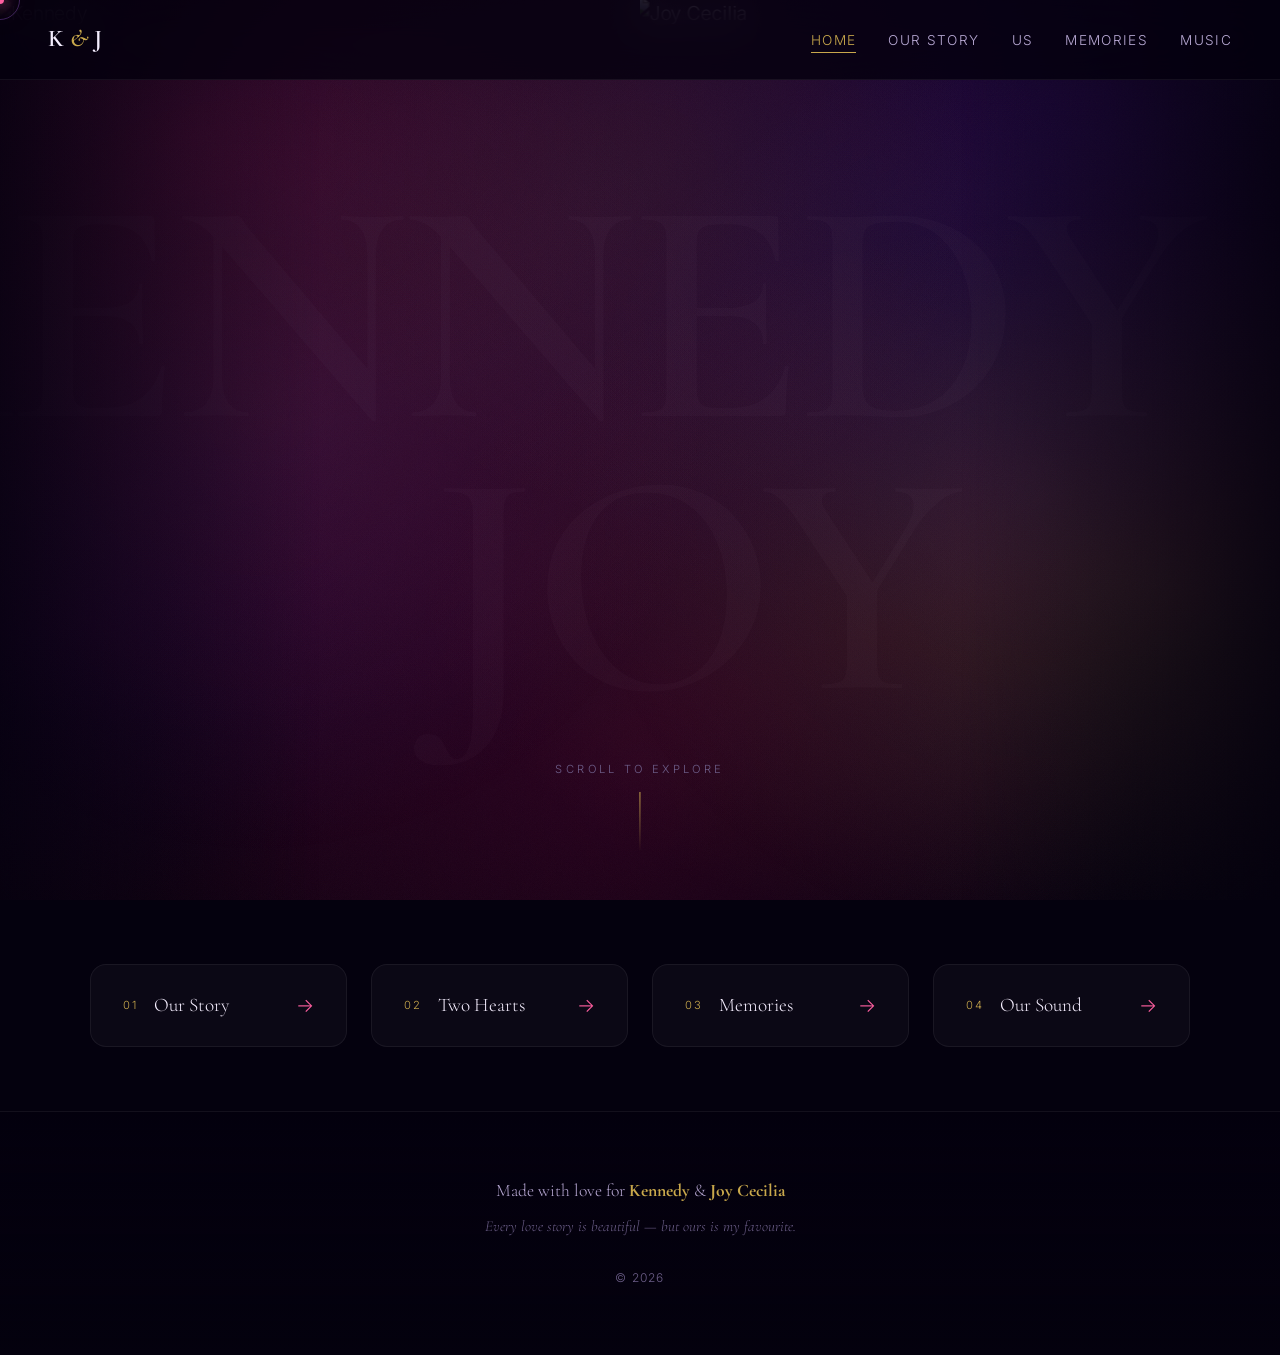
==== index.html @ 036e5521 "first commit" ====
<!DOCTYPE html>
<html lang="en">
<head>
  <meta charset="UTF-8" />
  <meta name="viewport" content="width=device-width, initial-scale=1.0" />
  
  <title>Kennedy & Joy Cecilia | Written in the Stars</title>
  <meta name="description" content="A cinematic love story — Kennedy & Joy Cecilia" />
  <meta name="theme-color" content="#0a0618" />
  
  <!-- Fonts -->
  <link rel="preconnect" href="https://fonts.googleapis.com" crossorigin />
  <link rel="preconnect" href="https://fonts.gstatic.com" crossorigin />
  <link href="https://fonts.googleapis.com/css2?family=Cormorant+Garamond:ital,wght@0,300;0,400;0,600;1,300;1,400;1,600&family=Inter:wght@200;300;400;500&display=swap" rel="stylesheet" />
  
  <!-- Styles -->
  <link rel="stylesheet" href="assets/css/style.css" />
  
  <!-- GSAP -->
  <script src="https://cdnjs.cloudflare.com/ajax/libs/gsap/3.12.2/gsap.min.js"></script>
  <script src="https://cdnjs.cloudflare.com/ajax/libs/gsap/3.12.2/ScrollTrigger.min.js"></script>
</head>

<body class="page-home">
  <!-- Decorative Layers -->
  <div id="cursor" aria-hidden="true"></div>
  <div id="cursor-ring" aria-hidden="true"></div>
  <div class="stars" id="stars" aria-hidden="true"></div>
  <div class="grain" aria-hidden="true"></div>
  
  <!-- Background Text -->
  <div class="bg-text" aria-hidden="true">
    <span class="bg-text__name bg-text__name--kennedy">KENNEDY</span>
    <span class="bg-text__name bg-text__name--joy">JOY</span>
  </div>

  <!-- Navigation -->
  <nav class="nav" role="navigation" aria-label="Main navigation">
    <div class="nav__logo">
      <a href="index.html">K <span class="nav__amp">&</span> J</a>
    </div>
    <ul class="nav__links">
      <li><a href="index.html" class="nav__link nav__link--active">Home</a></li>
      <li><a href="about.html" class="nav__link">Our Story</a></li>
      <li><a href="profiles.html" class="nav__link">Us</a></li>
      <li><a href="memories.html" class="nav__link">Memories</a></li>
      <li><a href="music.html" class="nav__link">Music</a></li>
    </ul>
    <button class="nav__toggle" aria-label="Toggle menu" aria-expanded="false">
      <span></span>
      <span></span>
      <span></span>
    </button>
  </nav>

  <!-- Main Content -->
  <main id="main" role="main">
    
    <!-- HERO: Full Screen Split -->
    <section class="hero" id="hero">
      <div class="hero__split">
        <div class="hero__side hero__side--left">
          <div class="hero__image-wrap">
            <img src="https://i.pravatar.cc/600?img=68" alt="Kennedy" class="hero__img hero__img--left" loading="eager" />
            <div class="hero__overlay hero__overlay--left"></div>
          </div>
        </div>
        <div class="hero__side hero__side--right">
          <div class="hero__image-wrap">
            <img src="https://i.pravatar.cc/600?img=47" alt="Joy Cecilia" class="hero__img hero__img--right" loading="eager" />
            <div class="hero__overlay hero__overlay--right"></div>
          </div>
        </div>
      </div>
      
      <div class="hero__content">
        <p class="hero__prelude">A story of two souls</p>
        <h1 class="hero__title">
          <span class="hero__title--kennedy">Kennedy</span>
          <span class="hero__amp">&</span>
          <span class="hero__title--joy">Joy Cecilia</span>
        </h1>
        <p class="hero__tagline">Written in the stars, sealed with a heartbeat</p>
        
        <div class="hero__cta">
          <a href="about.html" class="btn btn--primary">Begin Our Story</a>
        </div>
      </div>
      
      <div class="hero__scroll-indicator">
        <span>Scroll to explore</span>
        <div class="hero__scroll-line"></div>
      </div>
    </section>

    <!-- Quick Links Section -->
    <section class="quick-links" id="quickLinks">
      <div class="quick-links__grid">
        <a href="about.html" class="quick-link">
          <span class="quick-link__number">01</span>
          <span class="quick-link__title">Our Story</span>
          <span class="quick-link__arrow">→</span>
        </a>
        <a href="profiles.html" class="quick-link">
          <span class="quick-link__number">02</span>
          <span class="quick-link__title">Two Hearts</span>
          <span class="quick-link__arrow">→</span>
        </a>
        <a href="memories.html" class="quick-link">
          <span class="quick-link__number">03</span>
          <span class="quick-link__title">Memories</span>
          <span class="quick-link__arrow">→</span>
        </a>
        <a href="music.html" class="quick-link">
          <span class="quick-link__number">04</span>
          <span class="quick-link__title">Our Sound</span>
          <span class="quick-link__arrow">→</span>
        </a>
      </div>
    </section>

  </main>

  <!-- Footer -->
  <footer class="footer">
    <div class="footer__content">
      <p class="footer__text">Made with love for <strong>Kennedy</strong> &amp; <strong>Joy Cecilia</strong></p>
      <p class="footer__sub">Every love story is beautiful — but ours is my favourite.</p>
      <small>© <span id="year"></span></small>
    </div>
  </footer>

  <!-- Scripts -->
  <script>document.getElementById('year').textContent = new Date().getFullYear();</script>
  <script src="assets/js/script.js" defer></script>
</body>
</html>
---- assets/css/style.css ----
/* ========================================
   KENNEDY & JOY CECILIA — Cinematic Experience
   GSAP • Glassmorphism • Parallax • Bento
   ======================================== */

/* ========== CSS VARIABLES ========== */
:root {
  /* Colors */
  --black: #04010e;
  --deep: #0a0618;
  --surface: rgba(255, 255, 255, 0.03);
  --surface-hover: rgba(255, 255, 255, 0.06);
  --border: rgba(255, 255, 255, 0.06);
  --border-hover: rgba(255, 255, 255, 0.12);
  
  /* Glows */
  --glow-pink: #ff5fa0;
  --glow-purple: #b06ef3;
  --glow-gold: #c9a84c;
  --glow-rose: #ff2d6b;
  
  /* Text */
  --text-main: #f5eeff;
  --text-soft: #b8a8d4;
  --text-muted: #6e5f8a;
  
  /* Fonts */
  --font-display: 'Cormorant Garamond', serif;
  --font-body: 'Inter', sans-serif;
  
  /* Easing */
  --ease-out: cubic-bezier(0.215, 0.61, 0.355, 1);
  --ease-in-out: cubic-bezier(0.645, 0.045, 0.355, 1);
}

/* ========== RESET ========== */
*, *::before, *::after {
  margin: 0;
  padding: 0;
  box-sizing: border-box;
}

html {
  scroll-behavior: smooth;
  font-size: 16px;
}

body {
  color: var(--text-main);
  font-family: var(--font-body);
  font-weight: 300;
  line-height: 1.7;
  background: var(--black);
  overflow-x: hidden;
  cursor: none;
}

body { cursor: none !important; }
a, button, label, input { cursor: none !important; }

/* Screen Reader Only */
.sr-only {
  position: absolute !important;
  width: 1px !important;
  height: 1px !important;
  padding: 0 !important;
  margin: -1px !important;
  overflow: hidden !important;
  clip: rect(0, 0, 0, 0) !important;
  white-space: nowrap !important;
  border: 0 !important;
}

/* Focus States */
:focus-visible {
  outline: 2px solid var(--glow-gold);
  outline-offset: 2px;
}

/* ========== CUSTOM CURSOR ========== */
#cursor {
  width: 8px;
  height: 8px;
  background: var(--glow-pink);
  border-radius: 50%;
  position: fixed;
  top: 0;
  left: 0;
  pointer-events: none;
  z-index: 99999;
  transform: translate(-50%, -50%);
  transition: transform 0.15s ease, background 0.3s ease, width 0.3s ease, height 0.3s ease;
  box-shadow: 0 0 15px var(--glow-pink), 0 0 30px rgba(255, 95, 160, 0.5);
}

#cursor-ring {
  width: 40px;
  height: 40px;
  border: 1px solid rgba(176, 110, 243, 0.4);
  border-radius: 50%;
  position: fixed;
  top: 0;
  left: 0;
  pointer-events: none;
  z-index: 99998;
  transform: translate(-50%, -50%);
  transition: width 0.4s var(--ease-out), height 0.4s var(--ease-out), opacity 0.4s ease, border-color 0.4s ease;
  opacity: 0.8;
}

body.hovering #cursor {
  transform: translate(-50%, -50%) scale(1.5);
  background: var(--glow-gold);
}

body.hovering #cursor-ring {
  width: 60px;
  height: 60px;
  border-color: var(--glow-gold);
  opacity: 0.5;
}

/* ========== BACKGROUND: STARS ========== */
.stars {
  position: fixed;
  inset: 0;
  z-index: -3;
  pointer-events: none;
  overflow: hidden;
}

.star {
  position: absolute;
  border-radius: 50%;
  background: white;
  opacity: 0;
  will-change: opacity, transform;
}

/* ========== BACKGROUND: GRADIENT GLOWS ========== */
body::before {
  content: '';
  position: fixed;
  inset: 0;
  z-index: -2;
  background:
    radial-gradient(ellipse at 15% 15%, rgba(140, 20, 90, 0.35) 0%, transparent 55%),
    radial-gradient(ellipse at 85% 10%, rgba(70, 10, 130, 0.3) 0%, transparent 50%),
    radial-gradient(ellipse at 50% 85%, rgba(110, 0, 70, 0.25) 0%, transparent 55%),
    radial-gradient(ellipse at 90% 65%, rgba(201, 168, 76, 0.15) 0%, transparent 45%),
    radial-gradient(ellipse at 5% 70%, rgba(80, 0, 120, 0.2) 0%, transparent 45%),
    linear-gradient(160deg, var(--black) 0%, var(--deep) 40%, #10020c 70%, var(--black) 100%);
}

body::after {
  content: '';
  position: fixed;
  inset: 0;
  z-index: -2;
  background:
    radial-gradient(circle at 20% 45%, rgba(255, 95, 160, 0.08) 0%, transparent 40%),
    radial-gradient(circle at 80% 55%, rgba(176, 110, 243, 0.08) 0%, transparent 40%),
    radial-gradient(circle at 50% 20%, rgba(201, 168, 76, 0.06) 0%, transparent 35%);
  animation: orbDrift 25s ease-in-out infinite alternate;
}

@keyframes orbDrift {
  0% { transform: translate(0, 0) scale(1); }
  50% { transform: translate(30px, -20px) scale(1.05); }
  100% { transform: translate(-20px, 25px) scale(0.97); }
}

/* ========== GRAIN OVERLAY ========== */
.grain {
  position: fixed;
  inset: 0;
  z-index: -1;
  opacity: 0.03;
  pointer-events: none;
  background-image: url("data:image/svg+xml,%3Csvg viewBox='0 0 256 256' xmlns='http://www.w3.org/2000/svg'%3E%3Cfilter id='noise'%3E%3CfeTurbulence type='fractalNoise' baseFrequency='0.9' numOctaves='4' stitchTiles='stitch'/%3E%3C/filter%3E%3Crect width='100%25' height='100%25' filter='url(%23noise)'/%3E%3C/svg%3E");
  background-size: 200px 200px;
}

/* ========== BACKGROUND TEXT MASK ========== */
.bg-text {
  position: fixed;
  inset: 0;
  z-index: -1;
  display: flex;
  flex-direction: column;
  align-items: center;
  justify-content: center;
  pointer-events: none;
  overflow: hidden;
}

.bg-text__name {
  font-family: var(--font-display);
  font-size: clamp(8rem, 25vw, 30rem);
  font-weight: 600;
  line-height: 0.85;
  color: rgba(255, 255, 255, 0.02);
  white-space: nowrap;
  letter-spacing: -0.02em;
  transition: transform 0.1s linear;
}

.bg-text__name--kennedy {
  transform: translateX(-10%);
}

.bg-text__name--joy {
  transform: translateX(10%);
}

/* ========== NAVIGATION ========== */
.nav {
  position: fixed;
  top: 0;
  left: 0;
  right: 0;
  z-index: 1000;
  display: flex;
  align-items: center;
  justify-content: space-between;
  padding: 1.2rem 3rem;
  background: rgba(4, 1, 14, 0.8);
  backdrop-filter: blur(20px);
  border-bottom: 1px solid var(--border);
  transition: all 0.3s ease;
}

.nav__logo a {
  font-family: var(--font-display);
  font-size: 1.5rem;
  font-weight: 600;
  color: var(--text-main);
  text-decoration: none;
}

.nav__amp {
  color: var(--glow-gold);
  font-style: italic;
}

.nav__links {
  display: flex;
  gap: 2rem;
  list-style: none;
}

.nav__link {
  font-family: var(--font-body);
  font-size: 0.85rem;
  color: var(--text-soft);
  text-decoration: none;
  letter-spacing: 0.1em;
  text-transform: uppercase;
  transition: color 0.3s ease;
  position: relative;
}

.nav__link::after {
  content: '';
  position: absolute;
  bottom: -5px;
  left: 0;
  width: 0;
  height: 1px;
  background: var(--glow-gold);
  transition: width 0.3s ease;
}

.nav__link:hover,
.nav__link--active {
  color: var(--glow-gold);
}

.nav__link:hover::after,
.nav__link--active::after {
  width: 100%;
}

.nav__toggle {
  display: none;
  flex-direction: column;
  gap: 5px;
  background: none;
  border: none;
  cursor: none;
}

.nav__toggle span {
  width: 25px;
  height: 2px;
  background: var(--text-main);
  transition: all 0.3s ease;
}

/* ========== HERO: SPLIT SCREEN ========== */
.hero {
  position: relative;
  height: 100vh;
  width: 100%;
  overflow: hidden;
  display: flex;
  align-items: center;
  justify-content: center;
}

.hero__split {
  position: absolute;
  inset: 0;
  display: flex;
  width: 100%;
  height: 100%;
}

.hero__side {
  width: 50%;
  height: 100%;
  position: relative;
  overflow: hidden;
}

.hero__image-wrap {
  width: 100%;
  height: 100%;
  position: relative;
}

.hero__img {
  width: 100%;
  height: 100%;
  object-fit: cover;
  transform: scale(1.2);
  will-change: transform;
}

.hero__overlay {
  position: absolute;
  inset: 0;
  background: linear-gradient(to bottom, transparent 40%, var(--black) 100%);
}

.hero__overlay--left {
  background: linear-gradient(to right, rgba(4,1,14,0.8) 0%, transparent 50%, transparent 100%);
}

.hero__overlay--right {
  background: linear-gradient(to left, rgba(4,1,14,0.8) 0%, transparent 50%, transparent 100%);
}

.hero__content {
  position: relative;
  z-index: 10;
  text-align: center;
  padding: 2rem;
}

.hero__prelude {
  font-family: var(--font-body);
  font-size: 0.75rem;
  letter-spacing: 0.4em;
  text-transform: uppercase;
  color: var(--glow-gold);
  margin-bottom: 1.5rem;
  opacity: 0;
  transform: translateY(20px);
}

.hero__title {
  font-family: var(--font-display);
  font-size: clamp(2.5rem, 8vw, 6rem);
  font-weight: 300;
  line-height: 1.05;
  display: flex;
  flex-direction: column;
  gap: 0.3em;
  opacity: 0;
  transform: translateY(30px);
}

.hero__title--kennedy {
  background: linear-gradient(135deg, var(--text-main) 0%, var(--glow-gold) 100%);
  -webkit-background-clip: text;
  -webkit-text-fill-color: transparent;
  background-clip: text;
}

.hero__title--joy {
  background: linear-gradient(135deg, var(--glow-pink) 0%, var(--glow-purple) 100%);
  -webkit-background-clip: text;
  -webkit-text-fill-color: transparent;
  background-clip: text;
}

.hero__amp {
  font-family: var(--font-display);
  font-style: italic;
  font-size: 0.5em;
  color: var(--glow-gold);
}

.hero__tagline {
  font-family: var(--font-display);
  font-style: italic;
  font-size: clamp(1rem, 2.5vw, 1.4rem);
  color: var(--text-soft);
  margin-top: 1.5rem;
  opacity: 0;
  transform: translateY(20px);
}

.hero__cta {
  margin-top: 2rem;
  opacity: 0;
  transform: translateY(20px);
}

.btn--primary {
  display: inline-block;
  padding: 1rem 2.5rem;
  background: linear-gradient(135deg, var(--glow-pink), var(--glow-purple));
  color: white;
  text-decoration: none;
  border-radius: 50px;
  font-family: var(--font-body);
  font-size: 0.85rem;
  letter-spacing: 0.1em;
  text-transform: uppercase;
  transition: transform 0.3s ease, box-shadow 0.3s ease;
  box-shadow: 0 0 20px rgba(255, 95, 160, 0.4);
}

.btn--primary:hover {
  transform: translateY(-3px);
  box-shadow: 0 0 30px rgba(255, 95, 160, 0.6);
}

.hero__scroll-indicator {
  position: absolute;
  bottom: 3rem;
  left: 50%;
  transform: translateX(-50%);
  text-align: center;
  z-index: 10;
}

.hero__scroll-indicator span {
  display: block;
  font-family: var(--font-body);
  font-size: 0.7rem;
  letter-spacing: 0.3em;
  text-transform: uppercase;
  color: var(--text-muted);
  margin-bottom: 0.8rem;
}

.hero__scroll-line {
  width: 1px;
  height: 60px;
  background: linear-gradient(to bottom, var(--glow-gold), transparent);
  margin: 0 auto;
  animation: scrollLine 2s ease-in-out infinite;
}

@keyframes scrollLine {
  0%, 100% { transform: scaleY(0.5); opacity: 0.3; }
  50% { transform: scaleY(1); opacity: 1; }
}

/* ========== QUICK LINKS (Home) ========== */
.quick-links {
  padding: 4rem 2rem;
}

.quick-links__grid {
  display: grid;
  grid-template-columns: repeat(auto-fit, minmax(250px, 1fr));
  gap: 1.5rem;
  max-width: 1100px;
  margin: 0 auto;
}

.quick-link {
  display: flex;
  align-items: center;
  gap: 1rem;
  padding: 1.5rem 2rem;
  background: var(--surface);
  border: 1px solid var(--border);
  border-radius: 16px;
  text-decoration: none;
  transition: all 0.4s var(--ease-out);
}

.quick-link:hover {
  border-color: var(--glow-gold);
  transform: translateY(-5px);
  box-shadow: 0 15px 40px rgba(0, 0, 0, 0.3);
}

.quick-link__number {
  font-family: var(--font-body);
  font-size: 0.7rem;
  color: var(--glow-gold);
  letter-spacing: 0.2em;
}

.quick-link__title {
  flex: 1;
  font-family: var(--font-display);
  font-size: 1.2rem;
  color: var(--text-main);
}

.quick-link__arrow {
  font-size: 1.2rem;
  color: var(--glow-pink);
  transition: transform 0.3s ease;
}

.quick-link:hover .quick-link__arrow {
  transform: translateX(5px);
}

/* ========== PAGE HEADER ========== */
.page-header {
  padding: 10rem 2rem 4rem;
  text-align: center;
}

.page-header__label {
  font-family: var(--font-body);
  font-size: 0.7rem;
  letter-spacing: 0.4em;
  text-transform: uppercase;
  color: var(--glow-purple);
  display: block;
  margin-bottom: 1rem;
}

.page-header__title {
  font-family: var(--font-display);
  font-size: clamp(2rem, 6vw, 4rem);
  font-weight: 300;
  background: linear-gradient(135deg, var(--text-main) 50%, var(--glow-pink));
  -webkit-background-clip: text;
  -webkit-text-fill-color: transparent;
  background-clip: text;
  margin-bottom: 1.5rem;
}

.page-header__line {
  width: 80px;
  height: 1px;
  background: linear-gradient(90deg, transparent, var(--glow-gold), transparent);
  margin: 0 auto;
}

/* ========== TIMELINE (About Page) ========== */
.timeline-section {
  padding: 2rem 2rem 6rem;
  max-width: 900px;
  margin: 0 auto;
}

.timeline {
  position: relative;
  padding-left: 3rem;
}

.timeline::before {
  content: '';
  position: absolute;
  left: 0;
  top: 0;
  bottom: 0;
  width: 1px;
  background: linear-gradient(to bottom, var(--glow-gold), var(--glow-purple), transparent);
}

.timeline__item {
  position: relative;
  padding-left: 2.5rem;
  margin-bottom: 4rem;
  opacity: 0;
  transform: translateX(30px);
}

.timeline__item::before {
  content: '✦';
  position: absolute;
  left: -3.3rem;
  top: 0;
  color: var(--glow-gold);
  font-size: 0.9rem;
}

.timeline__date {
  font-family: var(--font-body);
  font-size: 0.75rem;
  letter-spacing: 0.2em;
  text-transform: uppercase;
  color: var(--glow-gold);
  display: block;
  margin-bottom: 0.8rem;
}

.timeline__text {
  font-family: var(--font-display);
  font-size: 1.2rem;
  color: var(--text-soft);
  line-height: 1.8;
  font-style: italic;
  margin-bottom: 1.5rem;
}

.timeline__image {
  width: 100%;
  max-width: 500px;
  border-radius: 16px;
  overflow: hidden;
  border: 1px solid var(--border);
}

.timeline__image img {
  width: 100%;
  height: auto;
  display: block;
}

/* ========== QUOTE SECTION ========== */
.quote-section {
  padding: 6rem 2rem;
  text-align: center;
  background: linear-gradient(180deg, transparent, rgba(255,255,255,0.02), transparent);
}

.quote {
  max-width: 700px;
  margin: 0 auto;
  font-family: var(--font-display);
  font-size: clamp(1.3rem, 3vw, 1.8rem);
  font-style: italic;
  color: var(--text-soft);
  line-height: 1.8;
}

.quote cite {
  display: block;
  margin-top: 1.5rem;
  font-family: var(--font-body);
  font-size: 0.9rem;
  color: var(--glow-gold);
  font-style: normal;
  letter-spacing: 0.15em;
}

/* ========== BENTO GRID (Profiles) ========== */
.profiles-section {
  padding: 2rem 2rem 6rem;
  max-width: 1100px;
  margin: 0 auto;
}

.bento-grid {
  display: grid;
  grid-template-columns: repeat(3, 1fr);
  grid-template-rows: repeat(2, 280px);
  gap: 1.2rem;
}

.bento-card {
  position: relative;
  border-radius: 20px;
  overflow: hidden;
  background: var(--surface);
  border: 1px solid var(--border);
  transition: transform 0.4s var(--ease-out), border-color 0.4s ease, box-shadow 0.4s ease;
}

.bento-card:hover {
  transform: translateY(-5px);
  border-color: var(--border-hover);
  box-shadow: 0 20px 50px rgba(0, 0, 0, 0.4);
}

.bento-card--large {
  grid-column: span 2;
  grid-row: span 1;
}

.bento-card--tall {
  grid-column: span 1;
  grid-row: span 2;
}

.bento-card--small {
  grid-column: span 1;
  grid-row: span 1;
  display: flex;
  flex-direction: column;
  align-items: center;
  justify-content: center;
  padding: 2rem;
  text-align: center;
}

.bento-card__image {
  width: 100%;
  height: 100%;
  overflow: hidden;
  position: relative;
}

.bento-card__image img {
  width: 100%;
  height: 100%;
  object-fit: cover;
  transition: transform 0.6s var(--ease-out);
}

.bento-card:hover .bento-card__image img {
  transform: scale(1.08);
}

.bento-card__content {
  padding: 1.5rem;
}

.bento-card__content h3 {
  font-family: var(--font-display);
  font-size: 1.5rem;
  font-weight: 400;
  margin-bottom: 0.5rem;
  color: var(--text-main);
}

.bento-card__role {
  font-family: var(--font-body);
  font-size: 0.75rem;
  letter-spacing: 0.2em;
  text-transform: uppercase;
  color: var(--glow-gold);
  margin-bottom: 1rem;
  display: block;
}

.bento-card__quote {
  font-family: var(--font-display);
  font-style: italic;
  font-size: 1rem;
  color: var(--text-soft);
  line-height: 1.6;
  margin: 0;
}

.bento-card__quote p {
  margin: 0;
}

.bento-card__icon {
  font-size: 2.5rem;
  margin-bottom: 0.5rem;
}

.bento-card--small .bento-card__content {
  padding: 0;
}

.bento-card--small h3 {
  font-size: 1.2rem;
}

.bento-card--small p {
  font-size: 0.85rem;
}

/* Photo Upload Button */
.photo-upload {
  position: absolute;
  bottom: 1rem;
  right: 1rem;
  width: 32px;
  height: 32px;
  background: var(--surface);
  border: 1px solid var(--border);
  border-radius: 50%;
  display: flex;
  align-items: center;
  justify-content: center;
  font-size: 0.85rem;
  color: var(--glow-gold);
  opacity: 0;
  transition: all 0.3s ease;
  z-index: 2;
}

.bento-card__image:hover .photo-upload {
  opacity: 1;
}

.photo-upload:hover {
  background: var(--surface-hover);
  border-color: var(--glow-gold);
}

/* ========== HORIZONTAL SCROLL (Memories) ========== */
.gallery-section {
  padding: 2rem 0 6rem;
}

.horizontal-scroll {
  width: 100%;
  overflow: hidden;
  padding: 2rem 0;
}

.horizontal-scroll__inner {
  display: flex;
  gap: 2rem;
  width: max-content;
  padding-left: 2rem;
}

.memory-card {
  position: relative;
  width: 320px;
  height: 420px;
  border-radius: 20px;
  overflow: hidden;
  flex-shrink: 0;
  border: 1px solid var(--border);
  transition: transform 0.4s var(--ease-out);
}

.memory-card:hover {
  transform: scale(1.03);
}

.memory-card img {
  width: 100%;
  height: 100%;
  object-fit: cover;
}

.memory-card figcaption {
  position: absolute;
  bottom: 0;
  left: 0;
  right: 0;
  padding: 1.2rem;
  background: linear-gradient(to top, rgba(4,1,14,0.95), transparent);
  font-family: var(--font-body);
  font-size: 0.85rem;
  color: var(--text-soft);
  letter-spacing: 0.05em;
}

.memory-card--cta {
  display: flex;
  align-items: center;
  justify-content: center;
  background: linear-gradient(135deg, rgba(255,95,160,0.1), rgba(176,110,243,0.1));
  border: 1px solid rgba(255,95,160,0.2);
}

.memory-card__cta {
  text-align: center;
}

.memory-card__cta-text {
  display: block;
  font-family: var(--font-display);
  font-size: 1.5rem;
  color: var(--text-main);
  margin-bottom: 0.3rem;
}

.memory-card__cta-sub {
  font-family: var(--font-body);
  font-size: 0.85rem;
  color: var(--text-soft);
}

/* ========== MUSIC PLAYER ========== */
.music-section {
  padding: 2rem 2rem 6rem;
  max-width: 900px;
  margin: 0 auto;
}

.music-player {
  display: flex;
  align-items: center;
  justify-content: center;
  gap: 2.5rem;
  padding: 2.5rem 3rem;
  background: var(--surface);
  border: 1px solid var(--border);
  border-radius: 30px;
  backdrop-filter: blur(20px);
  margin-bottom: 3rem;
}

.music-player__vinyl {
  width: 120px;
  height: 120px;
  border-radius: 50%;
  background:
    radial-gradient(circle at 50% 50%, #1a1a1a 28%, transparent 29%),
    repeating-conic-gradient(#1a1a1a 0deg, #222 1deg, #1a1a1a 2deg);
  box-shadow: 0 0 0 2px var(--glow-gold), 0 10px 40px rgba(0,0,0,0.5);
  display: flex;
  align-items: center;
  justify-content: center;
  position: relative;
  flex-shrink: 0;
}

.music-player__vinyl.is-playing {
  animation: spinVinyl 3s linear infinite;
}

@keyframes spinVinyl {
  from { transform: rotate(0deg); }
  to { transform: rotate(360deg); }
}

.vinyl__grooves {
  position: absolute;
  inset: 15px;
  border-radius: 50%;
  border: 1px solid rgba(201,168,76,0.15);
  box-shadow: 0 0 0 8px rgba(201,168,76,0.05), 0 0 0 16px rgba(201,168,76,0.03);
}

.vinyl__label {
  width: 40px;
  height: 40px;
  border-radius: 50%;
  background: linear-gradient(135deg, var(--glow-gold), var(--glow-pink));
  z-index: 1;
}

.music-player__info {
  text-align: center;
  flex: 1;
}

.music-player__now {
  font-family: var(--font-body);
  font-size: 0.7rem;
  letter-spacing: 0.2em;
  text-transform: uppercase;
  color: var(--glow-purple);
  display: block;
  margin-bottom: 0.5rem;
}

.music-player__song {
  font-family: var(--font-display);
  font-size: 1.5rem;
  color: var(--text-main);
  margin-bottom: 0.3rem;
}

.music-player__artist {
  font-family: var(--font-body);
  font-size: 0.9rem;
  color: var(--text-soft);
}

.music-player__controls {
  display: flex;
  align-items: center;
  gap: 1rem;
}

.music-btn {
  width: 50px;
  height: 50px;
  border-radius: 50%;
  background: linear-gradient(135deg, var(--glow-pink), var(--glow-purple));
  border: none;
  display: flex;
  align-items: center;
  justify-content: center;
  cursor: none;
  transition: transform 0.2s ease, box-shadow 0.2s ease;
  box-shadow: 0 0 20px rgba(255, 95, 160, 0.4);
}

.music-btn:hover {
  transform: scale(1.1);
  box-shadow: 0 0 30px rgba(255, 95, 160, 0.6);
}

.music-btn svg {
  width: 18px;
  height: 18px;
  fill: white;
}

/* Playlist */
.playlist {
  max-width: 700px;
  margin: 0 auto;
}

.playlist__inner {
  display: flex;
  flex-direction: column;
  gap: 0.5rem;
}

.playlist-item {
  display: flex;
  align-items: center;
  gap: 1rem;
  padding: 1rem 1.5rem;
  background: var(--surface);
  border: 1px solid var(--border);
  border-radius: 12px;
  cursor: none;
  transition: all 0.3s ease;
}

.playlist-item:hover,
.playlist-item.is-active {
  border-color: var(--glow-gold);
  background: var(--surface-hover);
}

.playlist-item__emoji {
  font-size: 1.3rem;
}

.playlist-item__info {
  flex: 1;
  display: flex;
  flex-direction: column;
}

.playlist-item__title {
  font-family: var(--font-display);
  font-size: 1rem;
  color: var(--text-main);
}

.playlist-item__artist {
  font-family: var(--font-body);
  font-size: 0.8rem;
  color: var(--text-muted);
}

.playlist-item__duration {
  font-family: var(--font-body);
  font-size: 0.75rem;
  color: var(--text-muted);
}

/* ========== PAGE NAV (Next/Prev) ========== */
.page-nav {
  padding: 4rem 2rem;
  text-align: center;
}

.page-nav__link {
  display: inline-block;
  padding: 1.5rem 3rem;
  background: var(--surface);
  border: 1px solid var(--border);
  border-radius: 50px;
  text-decoration: none;
  transition: all 0.4s var(--ease-out);
}

.page-nav__link:hover {
  border-color: var(--glow-gold);
  transform: translateY(-3px);
  box-shadow: 0 15px 40px rgba(0, 0, 0, 0.3);
}

.page-nav__label {
  display: block;
  font-family: var(--font-body);
  font-size: 0.7rem;
  color: var(--text-muted);
  letter-spacing: 0.2em;
  text-transform: uppercase;
  margin-bottom: 0.5rem;
}

.page-nav__title {
  font-family: var(--font-display);
  font-size: 1.3rem;
  color: var(--text-main);
}

/* ========== FOOTER ========== */
.footer {
  position: relative;
  padding: 4rem 2rem;
  text-align: center;
  background: linear-gradient(to top, var(--black), transparent);
  border-top: 1px solid var(--border);
}

.footer__text {
  font-family: var(--font-display);
  font-size: 1.1rem;
  color: var(--text-soft);
  margin-bottom: 0.5rem;
}

.footer__text strong {
  color: var(--glow-gold);
}

.footer__sub {
  font-family: var(--font-display);
  font-style: italic;
  font-size: 0.95rem;
  color: var(--text-muted);
  margin-bottom: 1.5rem;
}

.footer small {
  font-family: var(--font-body);
  font-size: 0.75rem;
  color: var(--text-muted);
  letter-spacing: 0.1em;
}

/* ========== RESPONSIVE ========== */
@media (max-width: 1024px) {
  .bento-grid {
    grid-template-columns: repeat(2, 1fr);
    grid-template-rows: auto;
  }
  
  .bento-card--large {
    grid-column: span 2;
  }
  
  .bento-card--tall {
    grid-row: span 1;
  }
}

@media (max-width: 768px) {
  body {
    cursor: auto !important;
  }
  #cursor, #cursor-ring {
    display: none !important;
  }
  
  .nav {
    padding: 1rem 1.5rem;
  }
  
  .nav__links {
    display: none;
    position: absolute;
    top: 100%;
    left: 0;
    right: 0;
    flex-direction: column;
    background: rgba(4, 1, 14, 0.98);
    padding: 2rem;
    gap: 1.5rem;
    border-bottom: 1px solid var(--border);
  }
  
  .nav__links.active {
    display: flex;
  }
  
  .nav__toggle {
    display: flex;
  }
  
  .hero__split {
    flex-direction: column;
  }
  
  .hero__side {
    width: 100%;
    height: 50%;
  }
  
  .hero__title {
    font-size: clamp(2rem, 10vw, 3.5rem);
  }
  
  .page-header {
    padding: 8rem 1.5rem 3rem;
  }
  
  .quick-links__grid {
    grid-template-columns: 1fr;
  }
  
  .bento-grid {
    grid-template-columns: 1fr;
  }
  
  .bento-card--large,
  .bento-card--tall,
  .bento-card--small {
    grid-column: span 1;
    grid-row: auto;
  }
  
  .memory-card {
    width: 260px;
    height: 340px;
  }
  
  .music-player {
    flex-direction: column;
    padding: 2rem 1.5rem;
    gap: 1.5rem;
  }
  
  .timeline {
    padding-left: 2rem;
  }
  
  .timeline__item {
    padding-left: 2rem;
  }
  
  .timeline__item::before {
    left: -2.3rem;
  }
}

@media (max-width: 380px) {
  .hero__title {
    font-size: 2rem;
  }
  
  .memory-card {
    width: 220px;
    height: 300px;
  }
}

/* ========== REDUCED MOTION ========== */
@media (prefers-reduced-motion: reduce) {
  *, *::before, *::after {
    animation-duration: 0.01ms !important;
    animation-iteration-count: 1 !important;
    transition-duration: 0.01ms !important;
  }
}
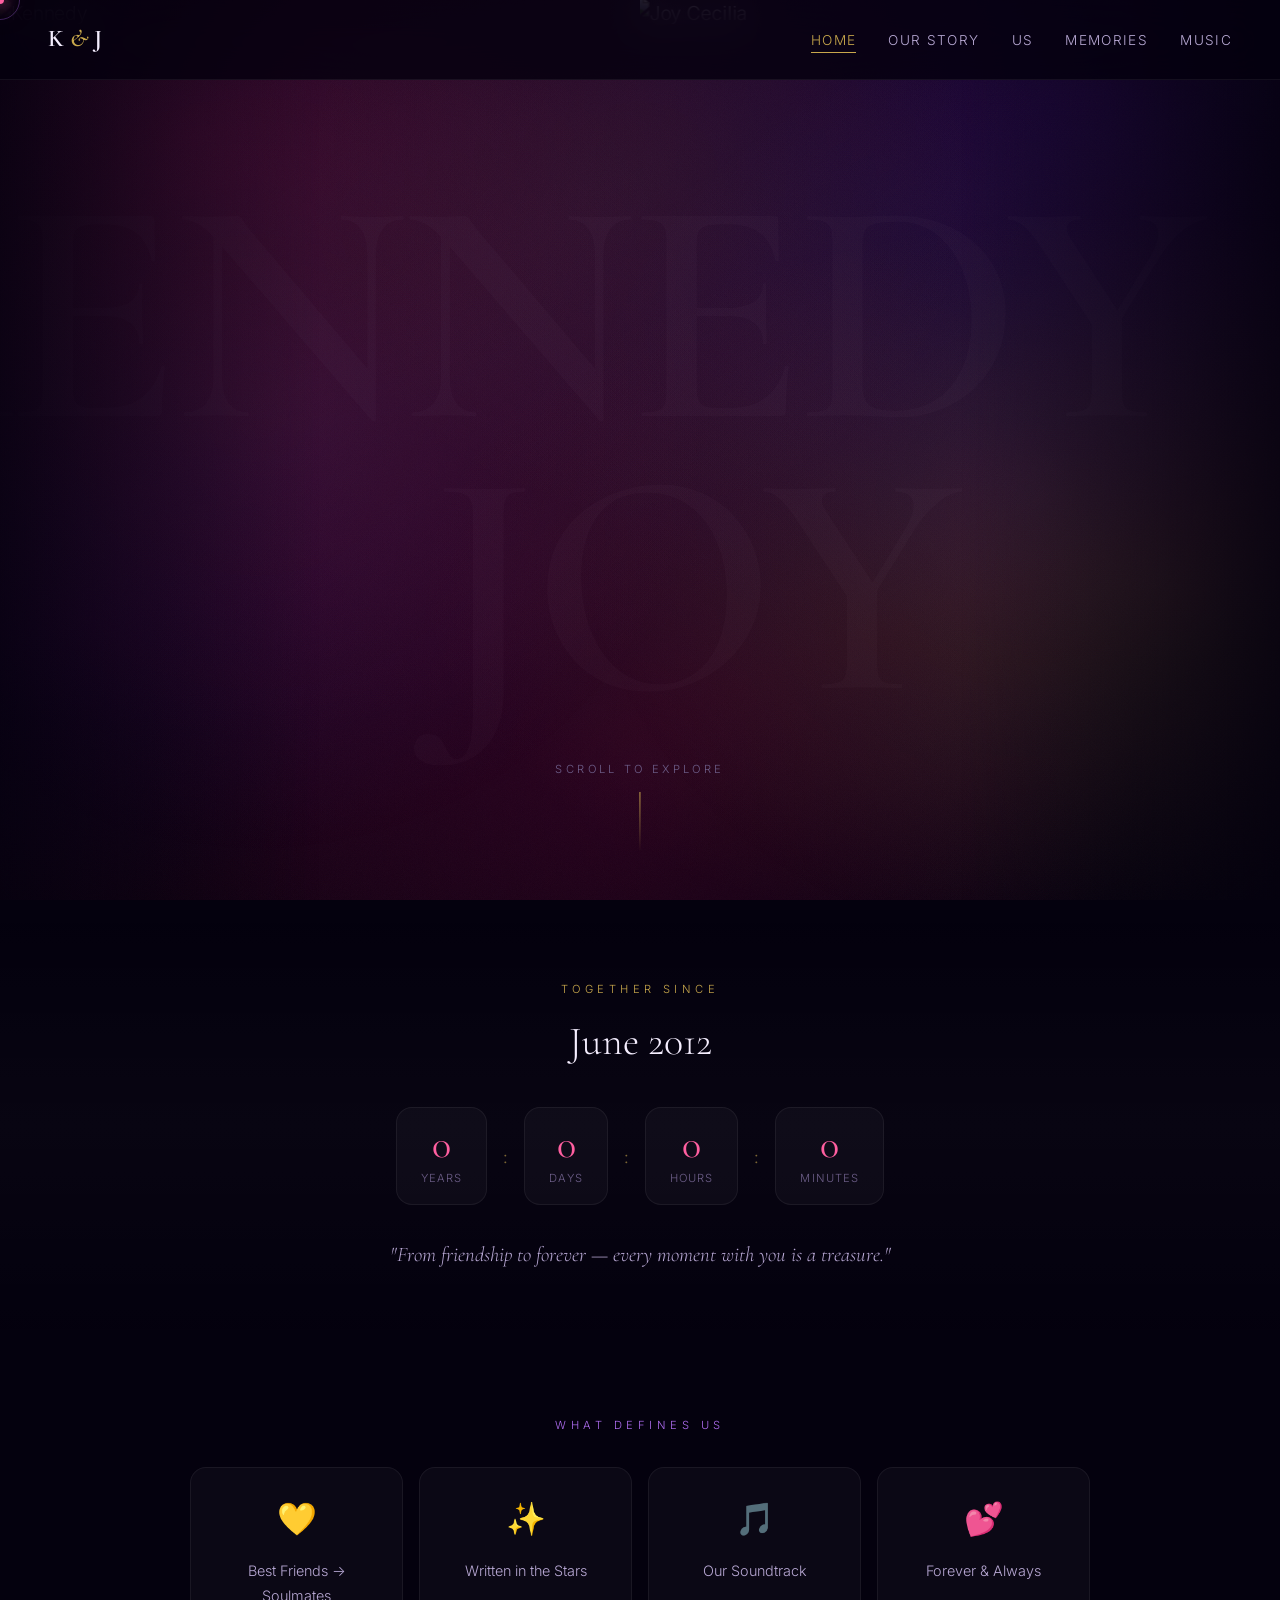
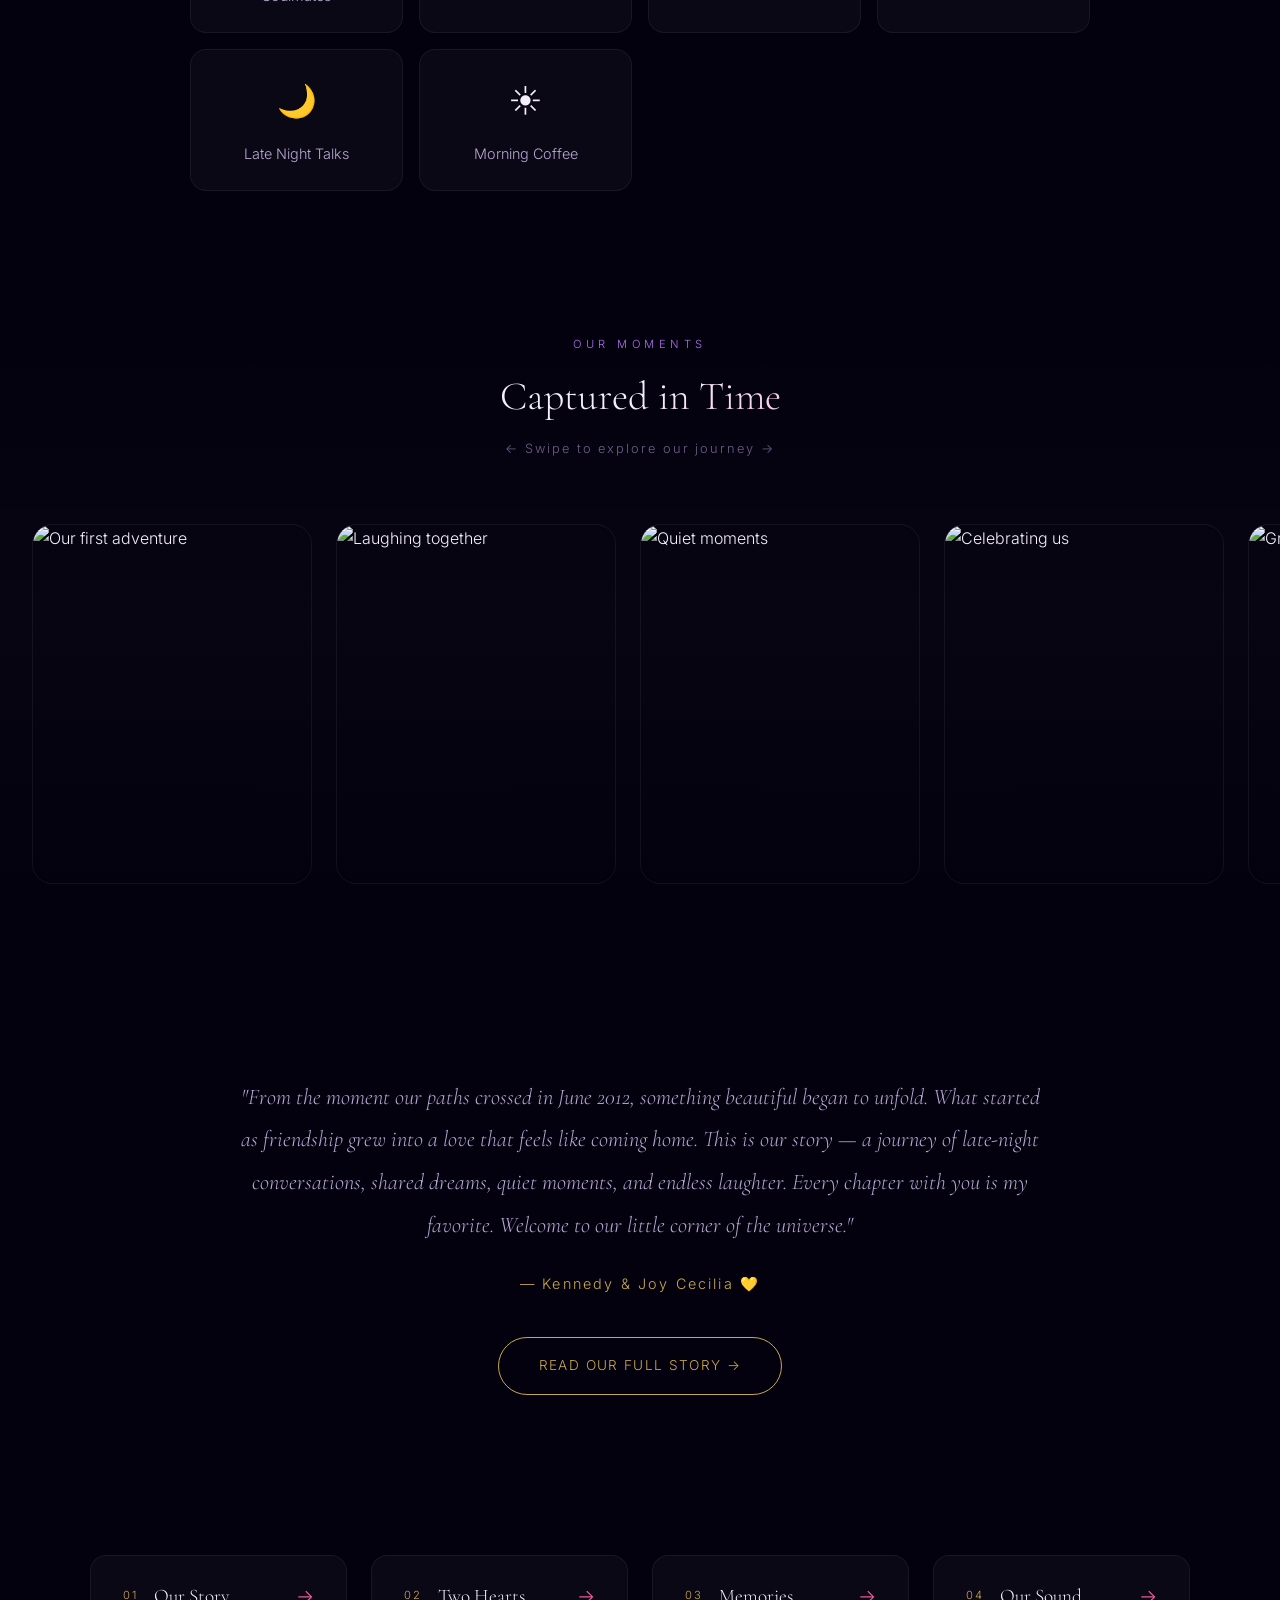
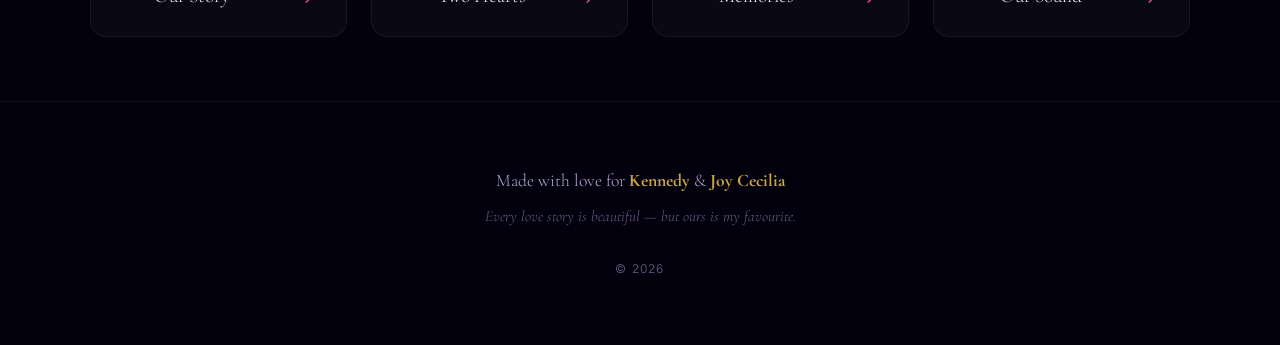
==== commit 38cd49ca: "💕 About page: 4-section romantic story with animations" ====
--- a/index.html
+++ b/index.html
@@ -5,7 +5,7 @@
   <meta name="viewport" content="width=device-width, initial-scale=1.0" />
   
   <title>Kennedy & Joy Cecilia | Written in the Stars</title>
-  <meta name="description" content="A cinematic love story — Kennedy & Joy Cecilia" />
+  <meta name="description" content="A love story written in the stars — Kennedy & Joy Cecilia" />
   <meta name="theme-color" content="#0a0618" />
   
   <!-- Fonts -->
@@ -47,16 +47,14 @@
       <li><a href="music.html" class="nav__link">Music</a></li>
     </ul>
     <button class="nav__toggle" aria-label="Toggle menu" aria-expanded="false">
-      <span></span>
-      <span></span>
-      <span></span>
+      <span></span><span></span><span></span>
     </button>
   </nav>
 
   <!-- Main Content -->
   <main id="main" role="main">
     
-    <!-- HERO: Full Screen Split -->
+    <!-- HERO: Split Screen (KEPT INTACT) -->
     <section class="hero" id="hero">
       <div class="hero__split">
         <div class="hero__side hero__side--left">
@@ -93,7 +91,139 @@
       </div>
     </section>
 
-    <!-- Quick Links Section -->
+    <!-- COUNTDOWN SECTION (NEW) -->
+    <section class="countdown-section" id="countdown">
+      <div class="countdown-wrapper">
+        <span class="countdown-label">Together Since</span>
+        <h2 class="countdown-title">June 2012</h2>
+        
+        <div class="countdown-timer" id="countdownTimer">
+          <div class="countdown-item">
+            <span class="countdown-number" id="countYears">0</span>
+            <span class="countdown-text">Years</span>
+          </div>
+          <span class="countdown-separator">:</span>
+          <div class="countdown-item">
+            <span class="countdown-number" id="countDays">0</span>
+            <span class="countdown-text">Days</span>
+          </div>
+          <span class="countdown-separator">:</span>
+          <div class="countdown-item">
+            <span class="countdown-number" id="countHours">0</span>
+            <span class="countdown-text">Hours</span>
+          </div>
+          <span class="countdown-separator">:</span>
+          <div class="countdown-item">
+            <span class="countdown-number" id="countMinutes">0</span>
+            <span class="countdown-text">Minutes</span>
+          </div>
+        </div>
+        
+        <p class="countdown-quote">"From friendship to forever — every moment with you is a treasure."</p>
+      </div>
+    </section>
+
+    <!-- BADGES SECTION (NEW) -->
+    <section class="badges-section" id="badges">
+      <div class="badges-wrapper">
+        <span class="badges-label">What Defines Us</span>
+        <div class="badges-grid">
+          <div class="badge-item">
+            <span class="badge-icon">💛</span>
+            <span class="badge-text">Best Friends → Soulmates</span>
+          </div>
+          <div class="badge-item">
+            <span class="badge-icon">✨</span>
+            <span class="badge-text">Written in the Stars</span>
+          </div>
+          <div class="badge-item">
+            <span class="badge-icon">🎵</span>
+            <span class="badge-text">Our Soundtrack</span>
+          </div>
+          <div class="badge-item">
+            <span class="badge-icon">💕</span>
+            <span class="badge-text">Forever & Always</span>
+          </div>
+          <div class="badge-item">
+            <span class="badge-icon">🌙</span>
+            <span class="badge-text">Late Night Talks</span>
+          </div>
+          <div class="badge-item">
+            <span class="badge-icon">☀️</span>
+            <span class="badge-text">Morning Coffee</span>
+          </div>
+        </div>
+      </div>
+    </section>
+
+    <!-- HORIZONTAL SCROLL GALLERY (NEW) -->
+    <section class="gallery-scroll-section" id="galleryScroll">
+      <div class="gallery-scroll-header">
+        <span class="gallery-scroll-label">Our Moments</span>
+        <h2 class="gallery-scroll-title">Captured in Time</h2>
+        <p class="gallery-scroll-subtitle">← Swipe to explore our journey →</p>
+      </div>
+      
+      <div class="gallery-scroll-container">
+        <div class="gallery-scroll-inner" id="galleryScrollInner">
+          
+          <figure class="gallery-scroll-item">
+            <img src="https://picsum.photos/seed/kj-g1/400/500" alt="Our first adventure" loading="lazy" />
+            <figcaption>The beginning</figcaption>
+          </figure>
+          
+          <figure class="gallery-scroll-item">
+            <img src="https://picsum.photos/seed/kj-g2/400/500" alt="Laughing together" loading="lazy" />
+            <figcaption>Endless laughter</figcaption>
+          </figure>
+          
+          <figure class="gallery-scroll-item">
+            <img src="https://picsum.photos/seed/kj-g3/400/500" alt="Quiet moments" loading="lazy" />
+            <figcaption>Quiet comfort</figcaption>
+          </figure>
+          
+          <figure class="gallery-scroll-item">
+            <img src="https://picsum.photos/seed/kj-g4/400/500" alt="Celebrating us" loading="lazy" />
+            <figcaption>Celebrating us</figcaption>
+          </figure>
+          
+          <figure class="gallery-scroll-item">
+            <img src="https://picsum.photos/seed/kj-g5/400/500" alt="Growing together" loading="lazy" />
+            <figcaption>Growing together</figcaption>
+          </figure>
+          
+          <figure class="gallery-scroll-item">
+            <img src="https://picsum.photos/seed/kj-g6/400/500" alt="Forever starts now" loading="lazy" />
+            <figcaption>Forever starts now</figcaption>
+          </figure>
+          
+          <figure class="gallery-scroll-item gallery-scroll-cta">
+            <div class="gallery-scroll-cta-content">
+              <span class="gallery-scroll-cta-icon">💛</span>
+              <span class="gallery-scroll-cta-text">More memories to come</span>
+              <span class="gallery-scroll-cta-sub">Every day with you</span>
+            </div>
+          </figure>
+          
+        </div>
+      </div>
+    </section>
+
+    <!-- WELCOME MESSAGE SECTION (NEW) -->
+    <section class="welcome-section" id="welcome">
+      <div class="welcome-wrapper">
+        <blockquote class="welcome-message">
+          <p>"From the moment our paths crossed in June 2012, something beautiful began to unfold. What started as friendship grew into a love that feels like coming home. This is our story — a journey of late-night conversations, shared dreams, quiet moments, and endless laughter. Every chapter with you is my favorite. Welcome to our little corner of the universe."</p>
+          <cite>— Kennedy & Joy Cecilia 💛</cite>
+        </blockquote>
+        
+        <div class="welcome-cta">
+          <a href="about.html" class="btn btn--secondary">Read Our Full Story →</a>
+        </div>
+      </div>
+    </section>
+
+    <!-- Quick Links Section (Updated) -->
     <section class="quick-links" id="quickLinks">
       <div class="quick-links__grid">
         <a href="about.html" class="quick-link">
--- a/assets/css/style.css
+++ b/assets/css/style.css
@@ -1258,4 +1258,1067 @@
     animation-iteration-count: 1 !important;
     transition-duration: 0.01ms !important;
   }
+}     
+
+/* ========================================
+   COMPACT MUSIC PAGE (Mercy Mwende Style)
+   ======================================== */
+
+.page-music-compact {
+  background: linear-gradient(135deg, #1a0b2e 0%, #2d1b4e 50%, #1a0b2e 100%);
+}
+
+.music-compact-wrapper {
+  max-width: 800px;
+  margin: 0 auto;
+  padding: 8rem 2rem 4rem;
+}
+
+/* Profile & Title */
+.music-compact-header {
+  text-align: center;
+  margin-bottom: 3rem;
+}
+
+.music-compact-photo {
+  position: relative;
+  width: 120px;
+  height: 120px;
+  margin: 0 auto 1.5rem;
+  border-radius: 50%;
+  padding: 3px;
+  background: linear-gradient(135deg, #ff5fa0, #b06ef3, #c9a84c);
+  animation: shimmerRing 4s linear infinite;
+}
+
+.music-compact-photo img {
+  width: 100%;
+  height: 100%;
+  border-radius: 50%;
+  object-fit: cover;
+  border: 3px solid #0a0618;
+}
+
+.photo-glow {
+  position: absolute;
+  inset: -10px;
+  border-radius: 50%;
+  background: radial-gradient(circle, rgba(255,95,160,0.3), transparent 70%);
+  filter: blur(20px);
+  animation: pulseGlow 3s ease-in-out infinite;
+}
+
+@keyframes pulseGlow {
+  0%, 100% { opacity: 0.5; transform: scale(1); }
+  50% { opacity: 0.8; transform: scale(1.1); }
+}
+
+.music-compact-title {
+  font-family: 'Cormorant Garamond', serif;
+  font-size: clamp(2rem, 5vw, 3.5rem);
+  font-weight: 300;
+  background: linear-gradient(135deg, #f5eeff 0%, #ff5fa0 50%, #b06ef3 100%);
+  -webkit-background-clip: text;
+  -webkit-text-fill-color: transparent;
+  background-clip: text;
+  margin-bottom: 1rem;
+  letter-spacing: 0.05em;
+}
+
+.music-compact-badges {
+  display: flex;
+  gap: 0.8rem;
+  justify-content: center;
+  flex-wrap: wrap;
+}
+
+.badge-compact {
+  padding: 0.4rem 1rem;
+  background: rgba(255, 255, 255, 0.05);
+  border: 1px solid rgba(255, 255, 255, 0.1);
+  border-radius: 50px;
+  font-family: 'Inter', sans-serif;
+  font-size: 0.75rem;
+  color: #b8a8d4;
+  letter-spacing: 0.1em;
+}
+
+/* Current Vibe Section */
+.current-vibe-section {
+  background: rgba(255, 255, 255, 0.03);
+  border: 1px solid rgba(255, 255, 255, 0.08);
+  border-radius: 24px;
+  padding: 2rem;
+  margin-bottom: 2.5rem;
+  backdrop-filter: blur(20px);
+}
+
+.current-vibe-label {
+  font-family: 'Inter', sans-serif;
+  font-size: 0.7rem;
+  letter-spacing: 0.3em;
+  text-transform: uppercase;
+  color: #b06ef3;
+  display: flex;
+  align-items: center;
+  gap: 0.5rem;
+  margin-bottom: 1.2rem;
+}
+
+.youtube-frame-wrapper {
+  position: relative;
+  width: 100%;
+  border-radius: 16px;
+  overflow: hidden;
+  background: #000;
+  box-shadow: 0 10px 40px rgba(0, 0, 0, 0.5);
+  margin-bottom: 1.5rem;
+}
+
+#yt-compact-player iframe {
+  width: 100%;
+  aspect-ratio: 16/9;
+  border: none;
+}
+
+.now-playing-info {
+  text-align: center;
+  margin-bottom: 1.5rem;
+}
+
+.now-playing-label {
+  font-family: 'Inter', sans-serif;
+  font-size: 0.7rem;
+  letter-spacing: 0.2em;
+  text-transform: uppercase;
+  color: #ff5fa0;
+  display: block;
+  margin-bottom: 0.5rem;
+}
+
+.now-playing-song {
+  font-family: 'Cormorant Garamond', serif;
+  font-size: 1.5rem;
+  font-weight: 400;
+  color: #f5eeff;
+  margin-bottom: 0.3rem;
+}
+
+.now-playing-artist {
+  font-family: 'Inter', sans-serif;
+  font-size: 0.9rem;
+  color: #b8a8d4;
+}
+
+/* Compact Controls */
+.compact-controls {
+  display: flex;
+  justify-content: center;
+  align-items: center;
+  gap: 1rem;
+  margin-bottom: 1.5rem;
+}
+
+.compact-btn {
+  width: 44px;
+  height: 44px;
+  border-radius: 50%;
+  background: rgba(255, 255, 255, 0.08);
+  border: 1px solid rgba(255, 255, 255, 0.1);
+  display: flex;
+  align-items: center;
+  justify-content: center;
+  cursor: none;
+  transition: all 0.3s ease;
+}
+
+.compact-btn:hover {
+  background: rgba(255, 255, 255, 0.12);
+  transform: scale(1.05);
+}
+
+.compact-btn--play {
+  width: 56px;
+  height: 56px;
+  background: linear-gradient(135deg, #ff5fa0, #b06ef3);
+  border: none;
+  box-shadow: 0 0 20px rgba(255, 95, 160, 0.4);
+}
+
+.compact-btn--play:hover {
+  box-shadow: 0 0 30px rgba(255, 95, 160, 0.6);
+  transform: scale(1.1);
+}
+
+.compact-btn svg {
+  width: 18px;
+  height: 18px;
+  fill: white;
+}
+
+/* Volume Control */
+.volume-control-compact {
+  display: flex;
+  align-items: center;
+  gap: 0.8rem;
+  max-width: 300px;
+  margin: 0 auto;
+}
+
+.volume-icon {
+  width: 18px;
+  height: 18px;
+  color: #b8a8d4;
+  flex-shrink: 0;
+}
+
+.volume-slider {
+  flex: 1;
+  height: 4px;
+  border-radius: 2px;
+  background: rgba(255, 255, 255, 0.1);
+  outline: none;
+  -webkit-appearance: none;
+}
+
+.volume-slider::-webkit-slider-thumb {
+  -webkit-appearance: none;
+  width: 12px;
+  height: 12px;
+  border-radius: 50%;
+  background: linear-gradient(135deg, #ff5fa0, #b06ef3);
+  cursor: none;
+  transition: transform 0.2s ease;
+}
+
+.volume-slider::-webkit-slider-thumb:hover {
+  transform: scale(1.3);
+}
+
+/* Playlist Compact */
+.playlist-compact {
+  background: rgba(255, 255, 255, 0.03);
+  border: 1px solid rgba(255, 255, 255, 0.08);
+  border-radius: 24px;
+  padding: 2rem;
+  backdrop-filter: blur(20px);
+}
+
+.playlist-compact-inner {
+  display: flex;
+  flex-direction: column;
+  gap: 0.6rem;
+}
+
+.playlist-item-compact {
+  display: flex;
+  align-items: center;
+  gap: 1rem;
+  padding: 1rem;
+  background: rgba(255, 255, 255, 0.03);
+  border: 1px solid rgba(255, 255, 255, 0.06);
+  border-radius: 12px;
+  cursor: none;
+  transition: all 0.3s ease;
+  position: relative;
+  overflow: hidden;
+}
+
+.playlist-item-compact::before {
+  content: '';
+  position: absolute;
+  left: 0;
+  top: 0;
+  bottom: 0;
+  width: 3px;
+  background: linear-gradient(180deg, #ff5fa0, #b06ef3);
+  transform: scaleY(0);
+  transition: transform 0.3s ease;
+}
+
+.playlist-item-compact:hover,
+.playlist-item-compact.is-active {
+  background: rgba(255, 255, 255, 0.06);
+  border-color: rgba(255, 95, 160, 0.3);
+  transform: translateX(5px);
+}
+
+.playlist-item-compact.is-active::before {
+  transform: scaleY(1);
+}
+
+.playlist-item-compact__emoji {
+  font-size: 1.3rem;
+  flex-shrink: 0;
+}
+
+.playlist-item-compact__info {
+  flex: 1;
+  min-width: 0;
+}
+
+.playlist-item-compact__title {
+  font-family: 'Cormorant Garamond', serif;
+  font-size: 1rem;
+  color: #f5eeff;
+  display: block;
+  margin-bottom: 0.2rem;
+}
+
+.playlist-item-compact__artist {
+  font-family: 'Inter', sans-serif;
+  font-size: 0.8rem;
+  color: #6e5f8a;
+}
+
+.playlist-item-compact__duration {
+  font-family: 'Inter', sans-serif;
+  font-size: 0.75rem;
+  color: #6e5f8a;
+  margin-right: 0.5rem;
+}
+
+.playlist-item-compact__watch {
+  padding: 0.4rem 0.9rem;
+  background: linear-gradient(135deg, #ff5fa0, #b06ef3);
+  border: none;
+  border-radius: 20px;
+  color: white;
+  font-family: 'Inter', sans-serif;
+  font-size: 0.7rem;
+  letter-spacing: 0.05em;
+  cursor: none;
+  transition: all 0.2s ease;
+  white-space: nowrap;
+}
+
+.playlist-item-compact__watch:hover {
+  transform: scale(1.05);
+  box-shadow: 0 0 15px rgba(255, 95, 160, 0.5);
+}
+
+/* Inline Video Container */
+.inline-video-container {
+  display: none;
+  margin-top: 1rem;
+  padding-top: 1rem;
+  border-top: 1px solid rgba(255, 255, 255, 0.1);
+  animation: slideDown 0.3s ease;
+}
+
+.inline-video-container.is-visible {
+  display: block;
+}
+
+@keyframes slideDown {
+  from {
+    opacity: 0;
+    transform: translateY(-10px);
+  }
+  to {
+    opacity: 1;
+    transform: translateY(0);
+  }
+}
+
+.inline-video-wrapper {
+  position: relative;
+  width: 100%;
+  border-radius: 12px;
+  overflow: hidden;
+  background: #000;
+}
+
+.inline-video-wrapper iframe {
+  width: 100%;
+  aspect-ratio: 16/9;
+  border: none;
+}
+
+.inline-video-close {
+  position: absolute;
+  top: 0.5rem;
+  right: 0.5rem;
+  width: 32px;
+  height: 32px;
+  background: rgba(0, 0, 0, 0.7);
+  border: none;
+  border-radius: 50%;
+  color: white;
+  font-size: 1.2rem;
+  cursor: none;
+  display: flex;
+  align-items: center;
+  justify-content: center;
+  transition: all 0.2s ease;
+  z-index: 10;
+}
+
+.inline-video-close:hover {
+  background: rgba(255, 95, 160, 0.8);
+  transform: scale(1.1);
+}
+
+/* Mobile Responsive */
+@media (max-width: 768px) {
+  .music-compact-wrapper {
+    padding: 7rem 1.5rem 3rem;
+  }
+  
+  .current-vibe-section,
+  .playlist-compact {
+    padding: 1.5rem;
+  }
+  
+  .music-compact-photo {
+    width: 100px;
+    height: 100px;
+  }
+  
+  .music-compact-title {
+    font-size: 1.8rem;
+  }
+  
+  .now-playing-song {
+    font-size: 1.2rem;
+  }
+  
+  .compact-btn {
+    width: 40px;
+    height: 40px;
+  }
+  
+  .compact-btn--play {
+    width: 50px;
+    height: 50px;
+  }
+  
+  .playlist-item-compact {
+    flex-wrap: wrap;
+  }
+  
+  .playlist-item-compact__watch {
+    width: 100%;
+    margin-top: 0.5rem;
+  }
+}
+/* ========================================
+   HOME PAGE UPGRADES
+   Countdown • Badges • Horizontal Gallery • Welcome
+   ======================================== */
+
+/* ========== COUNTDOWN SECTION ========== */
+.countdown-section {
+  padding: 5rem 2rem;
+  background: linear-gradient(180deg, transparent, rgba(255,255,255,0.02), transparent);
+}
+
+.countdown-wrapper {
+  max-width: 800px;
+  margin: 0 auto;
+  text-align: center;
+}
+
+.countdown-label {
+  font-family: var(--font-body);
+  font-size: 0.7rem;
+  letter-spacing: 0.4em;
+  text-transform: uppercase;
+  color: var(--glow-gold);
+  display: block;
+  margin-bottom: 0.5rem;
+}
+
+.countdown-title {
+  font-family: var(--font-display);
+  font-size: clamp(1.5rem, 4vw, 2.5rem);
+  font-weight: 300;
+  color: var(--text-main);
+  margin-bottom: 2rem;
+}
+
+.countdown-timer {
+  display: flex;
+  justify-content: center;
+  align-items: center;
+  gap: 1rem;
+  margin-bottom: 2rem;
+  flex-wrap: wrap;
+}
+
+.countdown-item {
+  display: flex;
+  flex-direction: column;
+  align-items: center;
+  padding: 1rem 1.5rem;
+  background: var(--surface);
+  border: 1px solid var(--border);
+  border-radius: 16px;
+  min-width: 80px;
+}
+
+.countdown-number {
+  font-family: var(--font-display);
+  font-size: clamp(1.5rem, 4vw, 2.5rem);
+  font-weight: 400;
+  color: var(--glow-pink);
+  line-height: 1;
+}
+
+.countdown-text {
+  font-family: var(--font-body);
+  font-size: 0.7rem;
+  color: var(--text-muted);
+  text-transform: uppercase;
+  letter-spacing: 0.1em;
+  margin-top: 0.3rem;
+}
+
+.countdown-separator {
+  font-family: var(--font-display);
+  font-size: 1.5rem;
+  color: var(--glow-gold);
+  opacity: 0.6;
+}
+
+.countdown-quote {
+  font-family: var(--font-display);
+  font-style: italic;
+  font-size: clamp(1rem, 2.5vw, 1.3rem);
+  color: var(--text-soft);
+  max-width: 600px;
+  margin: 0 auto;
+  line-height: 1.7;
+}
+
+/* ========== BADGES SECTION ========== */
+.badges-section {
+  padding: 4rem 2rem;
+}
+
+.badges-wrapper {
+  max-width: 900px;
+  margin: 0 auto;
+  text-align: center;
+}
+
+.badges-label {
+  font-family: var(--font-body);
+  font-size: 0.7rem;
+  letter-spacing: 0.4em;
+  text-transform: uppercase;
+  color: var(--glow-purple);
+  display: block;
+  margin-bottom: 2rem;
+}
+
+.badges-grid {
+  display: grid;
+  grid-template-columns: repeat(auto-fit, minmax(200px, 1fr));
+  gap: 1rem;
+}
+
+.badge-item {
+  display: flex;
+  flex-direction: column;
+  align-items: center;
+  gap: 0.8rem;
+  padding: 1.5rem;
+  background: var(--surface);
+  border: 1px solid var(--border);
+  border-radius: 16px;
+  transition: all 0.3s var(--ease-out);
+}
+
+.badge-item:hover {
+  border-color: var(--glow-gold);
+  transform: translateY(-5px);
+  box-shadow: 0 15px 40px rgba(0, 0, 0, 0.3);
+}
+
+.badge-icon {
+  font-size: 2rem;
+}
+
+.badge-text {
+  font-family: var(--font-body);
+  font-size: 0.9rem;
+  color: var(--text-soft);
+  text-align: center;
+}
+
+/* ========== HORIZONTAL SCROLL GALLERY ========== */
+.gallery-scroll-section {
+  padding: 5rem 0;
+  background: linear-gradient(180deg, transparent, rgba(255,255,255,0.02), transparent);
+}
+
+.gallery-scroll-header {
+  text-align: center;
+  margin-bottom: 3rem;
+  padding: 0 2rem;
+}
+
+.gallery-scroll-label {
+  font-family: var(--font-body);
+  font-size: 0.7rem;
+  letter-spacing: 0.4em;
+  text-transform: uppercase;
+  color: var(--glow-purple);
+  display: block;
+  margin-bottom: 0.5rem;
+}
+
+.gallery-scroll-title {
+  font-family: var(--font-display);
+  font-size: clamp(1.8rem, 4vw, 2.5rem);
+  font-weight: 300;
+  background: linear-gradient(135deg, var(--text-main) 50%, var(--glow-pink));
+  -webkit-background-clip: text;
+  -webkit-text-fill-color: transparent;
+  background-clip: text;
+  margin-bottom: 0.5rem;
+}
+
+.gallery-scroll-subtitle {
+  font-family: var(--font-body);
+  font-size: 0.8rem;
+  color: var(--text-muted);
+  letter-spacing: 0.15em;
+}
+
+.gallery-scroll-container {
+  overflow: hidden;
+  padding: 1rem 0;
+}
+
+.gallery-scroll-inner {
+  display: flex;
+  gap: 1.5rem;
+  padding: 0 2rem;
+  scroll-snap-type: x mandatory;
+  overflow-x: auto;
+  -webkit-overflow-scrolling: touch;
+  scrollbar-width: none;
+}
+
+.gallery-scroll-inner::-webkit-scrollbar {
+  display: none;
+}
+
+.gallery-scroll-item {
+  position: relative;
+  flex: 0 0 280px;
+  height: 360px;
+  border-radius: 20px;
+  overflow: hidden;
+  scroll-snap-align: center;
+  border: 1px solid var(--border);
+  transition: transform 0.4s var(--ease-out);
+  cursor: none;
+}
+
+.gallery-scroll-item:hover {
+  transform: scale(1.03);
+}
+
+.gallery-scroll-item img {
+  width: 100%;
+  height: 100%;
+  object-fit: cover;
+  transition: transform 0.6s var(--ease-out);
+}
+
+.gallery-scroll-item:hover img {
+  transform: scale(1.08);
+}
+
+.gallery-scroll-item figcaption {
+  position: absolute;
+  bottom: 0;
+  left: 0;
+  right: 0;
+  padding: 1.2rem;
+  background: linear-gradient(to top, rgba(4,1,14,0.95), transparent);
+  font-family: var(--font-body);
+  font-size: 0.85rem;
+  color: var(--text-soft);
+  letter-spacing: 0.05em;
+  transform: translateY(10px);
+  opacity: 0;
+  transition: all 0.3s ease;
+}
+
+.gallery-scroll-item:hover figcaption {
+  transform: translateY(0);
+  opacity: 1;
+}
+
+.gallery-scroll-cta {
+  display: flex;
+  align-items: center;
+  justify-content: center;
+  background: linear-gradient(135deg, rgba(255,95,160,0.1), rgba(176,110,243,0.1));
+  border: 1px solid rgba(255,95,160,0.2);
+}
+
+.gallery-scroll-cta-content {
+  text-align: center;
+  padding: 2rem;
+}
+
+.gallery-scroll-cta-icon {
+  font-size: 2.5rem;
+  display: block;
+  margin-bottom: 1rem;
+}
+
+.gallery-scroll-cta-text {
+  display: block;
+  font-family: var(--font-display);
+  font-size: 1.3rem;
+  color: var(--text-main);
+  margin-bottom: 0.5rem;
+}
+
+.gallery-scroll-cta-sub {
+  font-family: var(--font-body);
+  font-size: 0.85rem;
+  color: var(--text-soft);
+}
+
+/* ========== WELCOME MESSAGE SECTION ========== */
+.welcome-section {
+  padding: 6rem 2rem;
+}
+
+.welcome-wrapper {
+  max-width: 800px;
+  margin: 0 auto;
+  text-align: center;
+}
+
+.welcome-message {
+  font-family: var(--font-display);
+  font-size: clamp(1.1rem, 2.5vw, 1.4rem);
+  font-style: italic;
+  color: var(--text-soft);
+  line-height: 1.9;
+  margin-bottom: 2.5rem;
+}
+
+.welcome-message cite {
+  display: block;
+  margin-top: 1.5rem;
+  font-family: var(--font-body);
+  font-size: 0.9rem;
+  color: var(--glow-gold);
+  font-style: normal;
+  letter-spacing: 0.15em;
+}
+
+.btn--secondary {
+  display: inline-block;
+  padding: 1rem 2.5rem;
+  background: transparent;
+  color: var(--glow-gold);
+  text-decoration: none;
+  border: 1px solid var(--glow-gold);
+  border-radius: 50px;
+  font-family: var(--font-body);
+  font-size: 0.85rem;
+  letter-spacing: 0.1em;
+  text-transform: uppercase;
+  transition: all 0.3s ease;
+}
+
+.btn--secondary:hover {
+  background: var(--glow-gold);
+  color: var(--black);
+  transform: translateY(-3px);
+  box-shadow: 0 0 25px rgba(201, 168, 76, 0.4);
+}
+
+/* ========== RESPONSIVE ========== */
+@media (max-width: 768px) {
+  .countdown-timer {
+    gap: 0.5rem;
+  }
+  
+  .countdown-item {
+    padding: 0.8rem 1rem;
+    min-width: 65px;
+  }
+  
+  .countdown-number {
+    font-size: 1.3rem;
+  }
+  
+  .countdown-text {
+    font-size: 0.6rem;
+  }
+  
+  .badges-grid {
+    grid-template-columns: repeat(2, 1fr);
+  }
+  
+  .gallery-scroll-item {
+    flex: 0 0 240px;
+    height: 320px;
+  }
+  
+  .welcome-message {
+    font-size: 1.1rem;
+  }
+}
+
+@media (max-width: 480px) {
+  .badges-grid {
+    grid-template-columns: 1fr;
+  }
+  
+  .gallery-scroll-item {
+    flex: 0 0 200px;
+    height: 280px;
+  }
+  
+  .countdown-timer {
+    flex-wrap: wrap;
+  }
+}
+
+/* ========================================
+   ABOUT PAGE - ROMANTIC STORY SECTIONS
+   ======================================== */
+
+.page-header__subtitle {
+  font-family: var(--font-body);
+  font-style: italic;
+  font-size: clamp(1rem, 2.5vw, 1.3rem);
+  color: var(--text-soft);
+  margin-top: 0.5rem;
+}
+
+/* Story Sections */
+.story-section {
+  padding: 6rem 2rem;
+  position: relative;
+  overflow: hidden;
+}
+
+.story-section--dark {
+  background: linear-gradient(180deg, rgba(10,6,24,0.95), rgba(4,1,14,0.98));
+}
+
+.story-section--light {
+  background: linear-gradient(180deg, rgba(255,255,255,0.03), rgba(255,255,255,0.05));
+}
+
+.story-section--final {
+  padding-bottom: 4rem;
+}
+
+.story-container {
+  max-width: 1200px;
+  margin: 0 auto;
+  display: grid;
+  grid-template-columns: 1fr 1fr;
+  gap: 4rem;
+  align-items: center;
+}
+
+.story-container--reverse {
+  direction: rtl;
+}
+
+.story-container--reverse > * {
+  direction: ltr;
+}
+
+.story-chapter {
+  font-family: var(--font-body);
+  font-size: 0.7rem;
+  letter-spacing: 0.4em;
+  text-transform: uppercase;
+  color: var(--glow-gold);
+  display: block;
+  margin-bottom: 1rem;
+}
+
+.story-title {
+  font-family: var(--font-display);
+  font-size: clamp(1.8rem, 4vw, 2.8rem);
+  font-weight: 300;
+  background: linear-gradient(135deg, var(--text-main) 50%, var(--glow-pink));
+  -webkit-background-clip: text;
+  -webkit-text-fill-color: transparent;
+  background-clip: text;
+  margin-bottom: 1.5rem;
+  line-height: 1.2;
+}
+
+.story-text {
+  font-family: var(--font-body);
+  font-size: 1.05rem;
+  color: var(--text-soft);
+  line-height: 1.9;
+  margin-bottom: 1.5rem;
+}
+
+.story-quote {
+  font-family: var(--font-display);
+  font-style: italic;
+  font-size: clamp(1.1rem, 2.5vw, 1.4rem);
+  color: var(--glow-gold);
+  line-height: 1.8;
+  padding: 2rem;
+  border-left: 3px solid var(--glow-pink);
+  margin-top: 2rem;
+  background: rgba(255,255,255,0.02);
+  border-radius: 0 16px 16px 0;
+}
+
+.story-image-wrapper {
+  position: relative;
+  border-radius: 24px;
+  overflow: hidden;
+  box-shadow: 0 20px 60px rgba(0,0,0,0.5);
+}
+
+.story-image {
+  width: 100%;
+  height: auto;
+  display: block;
+  transition: transform 0.8s var(--ease-out);
+}
+
+.story-image-wrapper:hover .story-image {
+  transform: scale(1.05);
+}
+
+.story-image-overlay {
+  position: absolute;
+  inset: 0;
+  background: linear-gradient(135deg, rgba(255,95,160,0.1), rgba(176,110,243,0.1));
+  pointer-events: none;
+}
+
+.story-image-date {
+  position: absolute;
+  bottom: 1rem;
+  left: 1rem;
+  font-family: var(--font-body);
+  font-size: 0.75rem;
+  letter-spacing: 0.2em;
+  text-transform: uppercase;
+  color: var(--text-main);
+  background: rgba(4,1,14,0.8);
+  padding: 0.4rem 1rem;
+  border-radius: 50px;
+  backdrop-filter: blur(10px);
+}
+
+.story-stats {
+  display: grid;
+  grid-template-columns: repeat(3, 1fr);
+  gap: 1.5rem;
+  margin-top: 2.5rem;
+  padding-top: 2rem;
+  border-top: 1px solid var(--border);
+}
+
+.stat-item {
+  text-align: center;
+}
+
+.stat-number {
+  font-family: var(--font-display);
+  font-size: 2rem;
+  color: var(--glow-pink);
+  display: block;
+  margin-bottom: 0.5rem;
+}
+
+.stat-label {
+  font-family: var(--font-body);
+  font-size: 0.75rem;
+  color: var(--text-muted);
+  letter-spacing: 0.1em;
+}
+
+.story-love-letter {
+  background: linear-gradient(135deg, rgba(255,95,160,0.08), rgba(176,110,243,0.08));
+  border: 1px solid rgba(255,95,160,0.2);
+  border-radius: 20px;
+  padding: 2.5rem;
+  margin-top: 2.5rem;
+  position: relative;
+}
+
+.story-love-letter::before {
+  content: '💌';
+  position: absolute;
+  top: -15px;
+  left: 2rem;
+  font-size: 2rem;
+  background: var(--surface);
+  padding: 0 1rem;
+  border-radius: 50%;
+}
+
+.love-letter-text {
+  font-family: var(--font-body);
+  font-size: 1rem;
+  color: var(--text-soft);
+  line-height: 2;
+  white-space: pre-line;
+}
+
+.love-letter-signature {
+  font-family: var(--font-display);
+  font-style: italic;
+  font-size: 1.2rem;
+  color: var(--glow-gold);
+  display: block;
+  margin-top: 1rem;
+}
+
+/* Responsive */
+@media (max-width: 900px) {
+  .story-container {
+    grid-template-columns: 1fr;
+    gap: 3rem;
+  }
+  
+  .story-container--reverse {
+    direction: ltr;
+  }
+  
+  .story-stats {
+    grid-template-columns: 1fr;
+    gap: 1rem;
+  }
+  
+  .story-love-letter {
+    padding: 1.5rem;
+  }
+}
+
+@media (max-width: 480px) {
+  .story-section {
+    padding: 4rem 1.5rem;
+  }
+  
+  .story-title {
+    font-size: 1.5rem;
+  }
+  
+  .story-text {
+    font-size: 0.95rem;
+  }
+  
+  .story-quote {
+    padding: 1.5rem;
+    font-size: 1.1rem;
+  }
 }
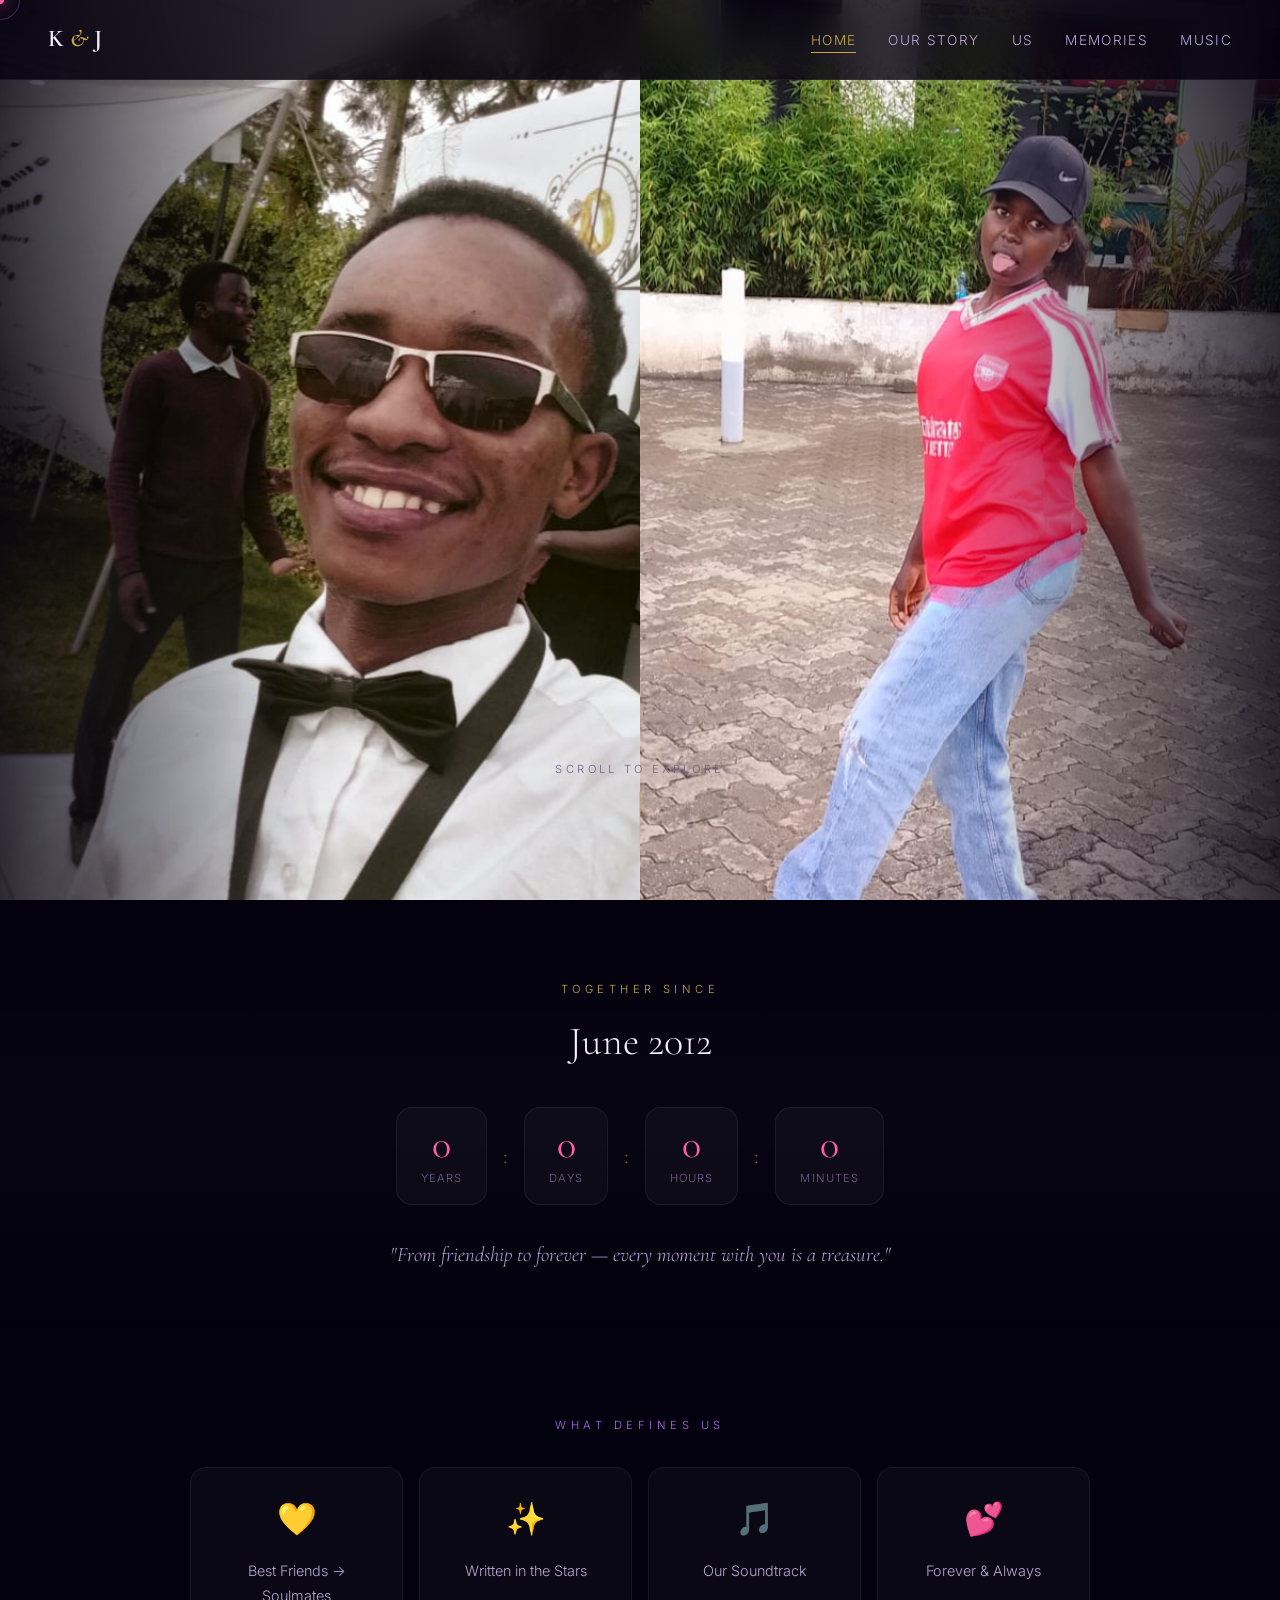
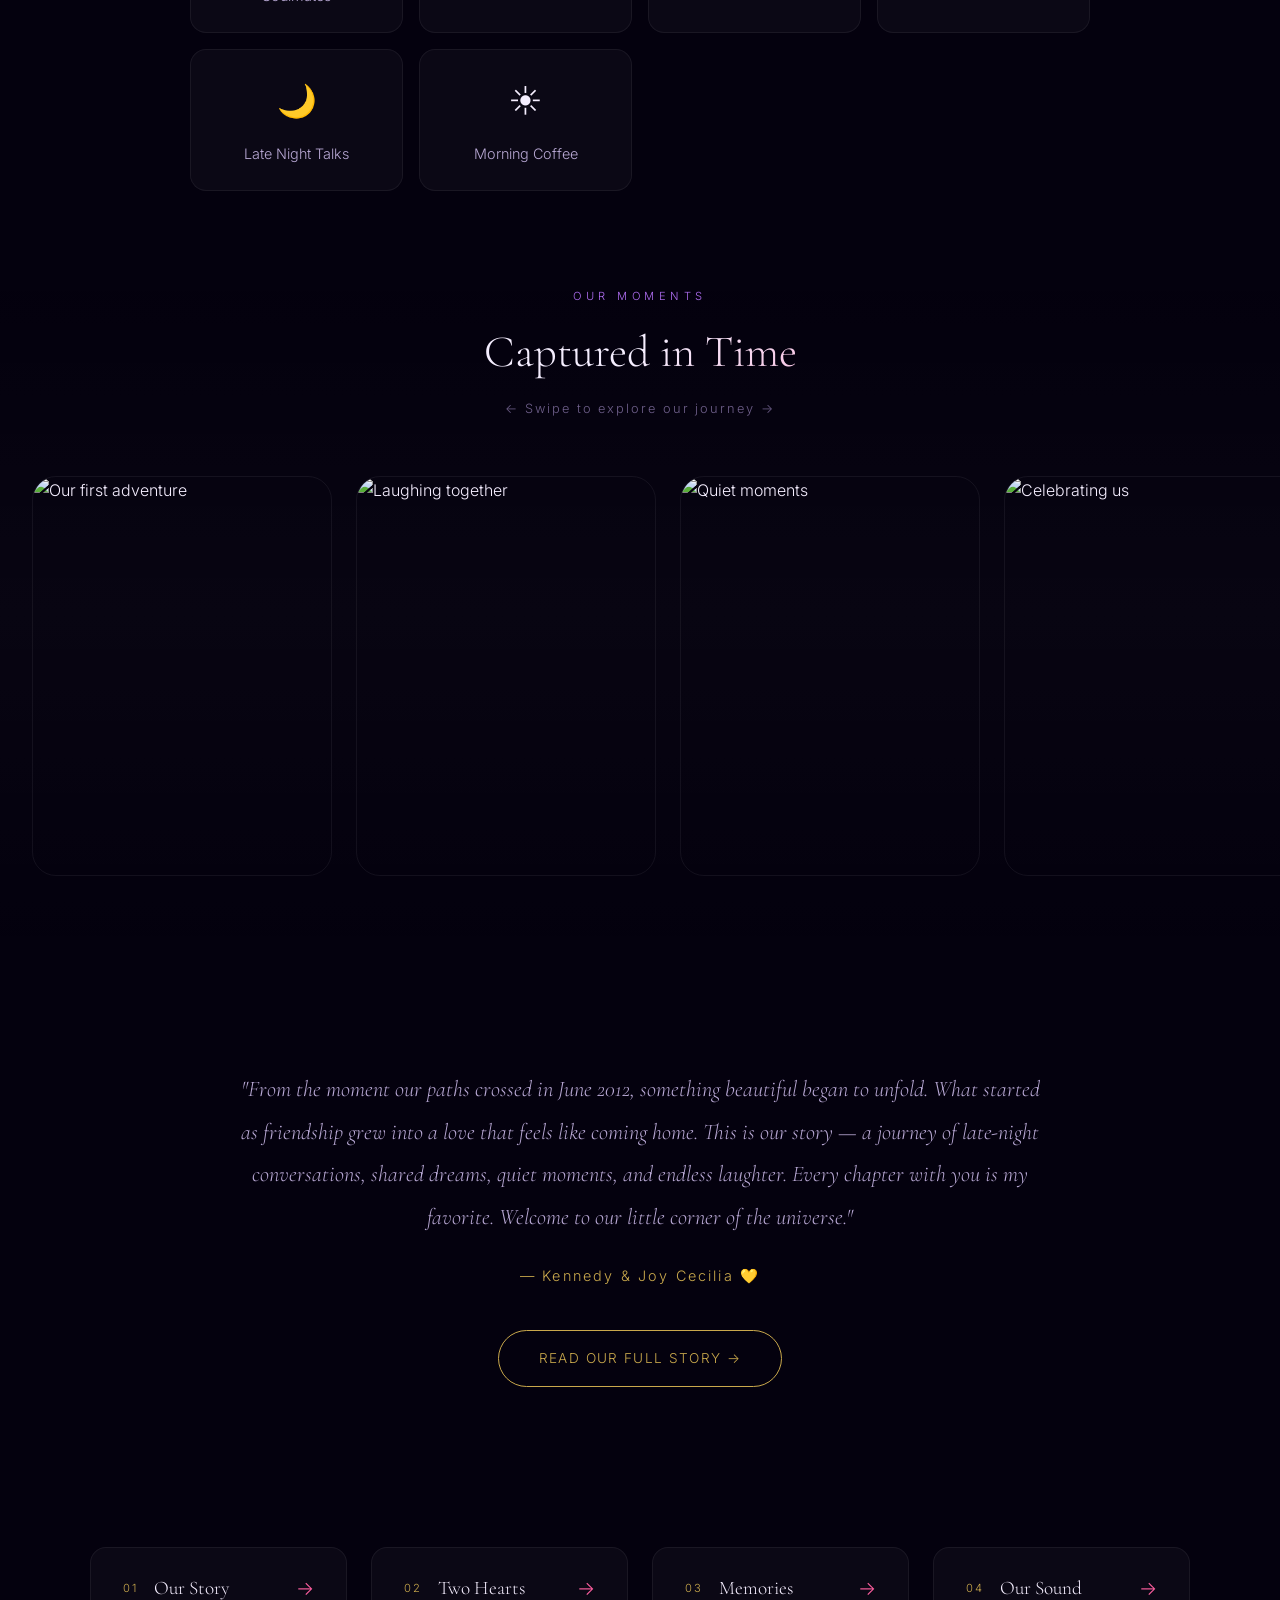
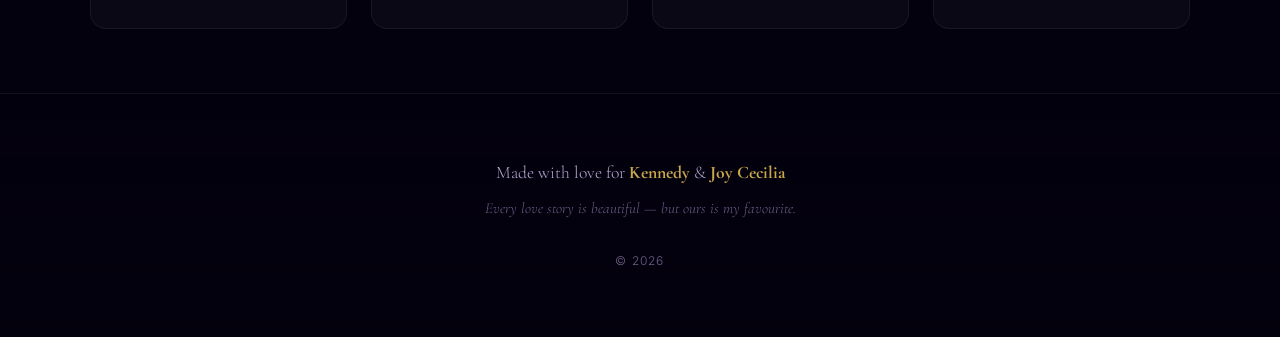
==== commit eac785d6: "🎵 All pages: Added real photos + fixed music page circles" ====
--- a/index.html
+++ b/index.html
@@ -54,18 +54,18 @@
   <!-- Main Content -->
   <main id="main" role="main">
     
-    <!-- HERO: Split Screen (KEPT INTACT) -->
+    <!-- HERO: Split Screen with YOUR REAL PHOTOS -->
     <section class="hero" id="hero">
       <div class="hero__split">
         <div class="hero__side hero__side--left">
           <div class="hero__image-wrap">
-            <img src="https://i.pravatar.cc/600?img=68" alt="Kennedy" class="hero__img hero__img--left" loading="eager" />
+            <img src="assets/images/memories/06-celebrations.jpg" alt="Kennedy and Joy celebrating together" class="hero__img hero__img--left" loading="eager" />
             <div class="hero__overlay hero__overlay--left"></div>
           </div>
         </div>
         <div class="hero__side hero__side--right">
           <div class="hero__image-wrap">
-            <img src="https://i.pravatar.cc/600?img=47" alt="Joy Cecilia" class="hero__img hero__img--right" loading="eager" />
+            <img src="assets/images/memories/17-mysafeplace.jpg" alt="Kennedy and Joy - my safe place" class="hero__img hero__img--right" loading="eager" />
             <div class="hero__overlay hero__overlay--right"></div>
           </div>
         </div>
--- a/assets/css/style.css
+++ b/assets/css/style.css
@@ -1473,6 +1473,7 @@
 }
 
 .volume-slider {
+  -webkit-appearance: none;
   flex: 1;
   height: 4px;
   border-radius: 2px;
@@ -1482,7 +1483,8 @@
 }
 
 .volume-slider::-webkit-slider-thumb {
-  -webkit-appearance: none;
+  
+  appearance: none;
   width: 12px;
   height: 12px;
   border-radius: 50%;
@@ -2321,4 +2323,1101 @@
     padding: 1.5rem;
     font-size: 1.1rem;
   }
+}
+/* ========================================
+   PROFILES PAGE - TWO HEARTS
+   ======================================== */
+
+.page-profiles {
+  background: linear-gradient(180deg, var(--black) 0%, var(--deep) 50%, var(--black) 100%);
+}
+
+/* Couple Stats Bar */
+.couple-stats {
+  padding: 3rem 2rem;
+  background: rgba(255, 255, 255, 0.02);
+  border-top: 1px solid var(--border);
+  border-bottom: 1px solid var(--border);
+}
+
+.stats-container {
+  max-width: 1000px;
+  margin: 0 auto;
+  display: grid;
+  grid-template-columns: repeat(auto-fit, minmax(150px, 1fr));
+  gap: 2rem;
+}
+
+.stat-box {
+  display: flex;
+  flex-direction: column;
+  align-items: center;
+  text-align: center;
+  padding: 1.5rem;
+  background: var(--surface);
+  border: 1px solid var(--border);
+  border-radius: 16px;
+  transition: all 0.3s var(--ease-out);
+}
+
+.stat-box:hover {
+  border-color: var(--glow-gold);
+  transform: translateY(-5px);
+  box-shadow: 0 15px 40px rgba(201, 168, 76, 0.15);
+}
+
+.stat-icon {
+  font-size: 2rem;
+  margin-bottom: 0.5rem;
+}
+
+.stat-value {
+  font-family: var(--font-display);
+  font-size: clamp(1.3rem, 3vw, 1.8rem);
+  font-weight: 400;
+  color: var(--glow-pink);
+  margin-bottom: 0.3rem;
+}
+
+.stat-label {
+  font-family: var(--font-body);
+  font-size: 0.75rem;
+  color: var(--text-muted);
+  letter-spacing: 0.1em;
+  text-transform: uppercase;
+}
+
+/* Main Profiles Section */
+.profiles-main {
+  padding: 5rem 2rem;
+}
+
+.profiles-grid {
+  max-width: 1200px;
+  margin: 0 auto;
+  display: grid;
+  grid-template-columns: 1fr auto 1fr;
+  gap: 3rem;
+  align-items: center;
+}
+
+/* Profile Cards */
+.profile-card {
+  position: relative;
+  background: var(--surface);
+  border: 1px solid var(--border);
+  border-radius: 24px;
+  overflow: hidden;
+  transition: all 0.4s var(--ease-out);
+}
+
+.profile-card:hover {
+  border-color: var(--glow-gold);
+  box-shadow: 0 20px 60px rgba(201, 168, 76, 0.15);
+  transform: translateY(-5px);
+}
+
+.profile-card__glow {
+  position: absolute;
+  inset: -1px;
+  border-radius: 24px;
+  background: linear-gradient(135deg, rgba(201,168,76,0.3), transparent 60%, rgba(201,168,76,0.3));
+  opacity: 0;
+  transition: opacity 0.4s ease;
+  pointer-events: none;
+  z-index: 0;
+}
+
+.profile-card:hover .profile-card__glow {
+  opacity: 1;
+}
+
+.profile-card__photo-section {
+  position: relative;
+}
+
+.profile-card__photo-frame {
+  position: relative;
+  height: 400px;
+  overflow: hidden;
+}
+
+.profile-card__photo {
+  width: 100%;
+  height: 100%;
+  object-fit: cover;
+  transition: transform 0.8s var(--ease-out);
+  filter: sepia(10%) contrast(1.05);
+}
+
+.profile-card:hover .profile-card__photo {
+  transform: scale(1.05);
+}
+
+.profile-card__photo-overlay {
+  position: absolute;
+  inset: 0;
+  background: linear-gradient(to bottom, transparent 50%, rgba(10,6,24,0.95) 100%);
+}
+
+.profile-card__upload {
+  position: absolute;
+  bottom: 1rem;
+  right: 1rem;
+  display: flex;
+  align-items: center;
+  gap: 0.5rem;
+  background: rgba(201,168,76,0.15);
+  border: 1px solid var(--glow-gold);
+  color: var(--glow-gold);
+  border-radius: 50px;
+  padding: 0.5rem 1rem;
+  font-family: var(--font-body);
+  font-size: 0.75rem;
+  letter-spacing: 0.1em;
+  cursor: none;
+  opacity: 0;
+  transform: translateY(10px);
+  transition: all 0.3s ease;
+  z-index: 2;
+}
+
+.profile-card__upload svg {
+  width: 16px;
+  height: 16px;
+}
+
+.profile-card__photo-frame:hover .profile-card__upload {
+  opacity: 1;
+  transform: translateY(0);
+}
+
+.profile-card__upload:hover {
+  background: rgba(201,168,76,0.3);
+}
+
+.profile-card__number {
+  position: absolute;
+  top: 1.5rem;
+  left: 1.5rem;
+  font-family: var(--font-display);
+  font-size: 0.75rem;
+  letter-spacing: 0.2em;
+  color: var(--glow-gold);
+  opacity: 0.6;
+  z-index: 2;
+}
+
+.profile-card__content {
+  padding: 2rem;
+}
+
+.profile-card__header {
+  margin-bottom: 1.5rem;
+}
+
+.profile-card__name {
+  font-family: var(--font-display);
+  font-size: clamp(1.8rem, 4vw, 2.5rem);
+  font-weight: 400;
+  color: var(--text-main);
+  margin-bottom: 0.3rem;
+  letter-spacing: 0.05em;
+}
+
+.profile-card__role {
+  font-family: var(--font-body);
+  font-size: 0.75rem;
+  letter-spacing: 0.3em;
+  text-transform: uppercase;
+  color: var(--glow-gold);
+  display: block;
+}
+
+.profile-card__about {
+  margin-bottom: 1.5rem;
+}
+
+.profile-card__text {
+  font-family: var(--font-body);
+  font-size: 0.95rem;
+  color: var(--text-soft);
+  line-height: 1.9;
+}
+
+.profile-card__traits {
+  display: grid;
+  grid-template-columns: repeat(2, 1fr);
+  gap: 0.8rem;
+  margin-bottom: 1.5rem;
+  padding: 1.5rem;
+  background: rgba(255,255,255,0.02);
+  border-radius: 16px;
+  border: 1px solid var(--border);
+}
+
+.trait-item {
+  display: flex;
+  align-items: center;
+  gap: 0.5rem;
+}
+
+.trait-icon {
+  font-size: 1.2rem;
+}
+
+.trait-text {
+  font-family: var(--font-body);
+  font-size: 0.8rem;
+  color: var(--text-soft);
+}
+
+.profile-card__quote {
+  position: relative;
+  padding: 1.5rem;
+  background: rgba(255,255,255,0.02);
+  border-left: 3px solid var(--glow-gold);
+  border-radius: 0 16px 16px 0;
+  margin-bottom: 1.5rem;
+}
+
+.quote-mark {
+  font-family: var(--font-display);
+  font-size: 2.5rem;
+  color: var(--glow-gold);
+  opacity: 0.4;
+  line-height: 0.5;
+  display: block;
+}
+
+.quote-mark--close {
+  text-align: right;
+  margin-top: 0.5rem;
+}
+
+.profile-card__quote p {
+  font-family: var(--font-body);
+  font-style: italic;
+  font-size: 0.95rem;
+  color: var(--text-soft);
+  line-height: 1.8;
+  margin: 0.5rem 0;
+}
+
+.profile-card__love-note {
+  background: linear-gradient(135deg, rgba(255,95,160,0.08), rgba(176,110,243,0.08));
+  border: 1px solid rgba(255,95,160,0.2);
+  border-radius: 16px;
+  padding: 1.5rem;
+}
+
+.love-note-label {
+  font-family: var(--font-body);
+  font-size: 0.7rem;
+  letter-spacing: 0.2em;
+  text-transform: uppercase;
+  color: var(--glow-pink);
+  display: block;
+  margin-bottom: 0.8rem;
+}
+
+.love-note-text {
+  font-family: var(--font-body);
+  font-size: 0.9rem;
+  color: var(--text-soft);
+  line-height: 1.8;
+  margin: 0;
+}
+
+/* Center Heart */
+.profiles__heart-centre {
+  display: flex;
+  flex-direction: column;
+  align-items: center;
+  gap: 1rem;
+  position: relative;
+}
+
+.profiles__heart-icon {
+  width: 60px;
+  height: 60px;
+  color: var(--glow-gold);
+  animation: heartbeat 2.4s ease-in-out infinite;
+}
+
+.profiles__heart-icon svg {
+  width: 100%;
+  height: 100%;
+}
+
+.profiles__forever {
+  font-family: var(--font-body);
+  font-size: 0.7rem;
+  letter-spacing: 0.4em;
+  text-transform: uppercase;
+  color: var(--glow-gold);
+}
+
+.heart-pulse {
+  position: absolute;
+  top: 50%;
+  left: 50%;
+  transform: translate(-50%, -50%);
+  width: 80px;
+  height: 80px;
+  border-radius: 50%;
+  background: radial-gradient(circle, rgba(201,168,76,0.3), transparent 70%);
+  animation: pulseGlow 2s ease-in-out infinite;
+  pointer-events: none;
+}
+
+@keyframes heartbeat {
+  0%, 100% { transform: scale(1); }
+  14% { transform: scale(1.15); }
+  28% { transform: scale(1); }
+  42% { transform: scale(1.08); }
+  56% { transform: scale(1); }
+}
+
+@keyframes pulseGlow {
+  0%, 100% { opacity: 0.3; transform: translate(-50%, -50%) scale(1); }
+  50% { opacity: 0.6; transform: translate(-50%, -50%) scale(1.2); }
+}
+
+/* Compatibility Section */
+.compatibility-section {
+  padding: 5rem 2rem;
+  background: rgba(255,255,255,0.02);
+}
+
+.compatibility-header {
+  text-align: center;
+  margin-bottom: 3rem;
+}
+
+.compatibility-label {
+  font-family: var(--font-body);
+  font-size: 0.7rem;
+  letter-spacing: 0.4em;
+  text-transform: uppercase;
+  color: var(--glow-purple);
+  display: block;
+  margin-bottom: 0.5rem;
+}
+
+.compatibility-title {
+  font-family: var(--font-display);
+  font-size: clamp(1.8rem, 4vw, 2.8rem);
+  font-weight: 300;
+  background: linear-gradient(135deg, var(--text-main) 50%, var(--glow-pink));
+  -webkit-background-clip: text;
+  -webkit-text-fill-color: transparent;
+  background-clip: text;
+  margin-bottom: 0.5rem;
+}
+
+.compatibility-subtitle {
+  font-family: var(--font-body);
+  font-style: italic;
+  font-size: 1rem;
+  color: var(--text-soft);
+}
+
+.compatibility-grid {
+  max-width: 900px;
+  margin: 0 auto;
+  display: flex;
+  flex-direction: column;
+  gap: 1.5rem;
+}
+
+.compatibility-item {
+  display: flex;
+  align-items: center;
+  justify-content: center;
+  gap: 1rem;
+  padding: 1.5rem;
+  background: var(--surface);
+  border: 1px solid var(--border);
+  border-radius: 16px;
+  flex-wrap: wrap;
+}
+
+.compatibility-icon {
+  font-size: 1.5rem;
+}
+
+.compatibility-text {
+  display: flex;
+  flex-direction: column;
+  align-items: center;
+  min-width: 100px;
+}
+
+.compatibility-person {
+  font-family: var(--font-display);
+  font-size: 0.9rem;
+  color: var(--text-main);
+}
+
+.compatibility-trait {
+  font-family: var(--font-body);
+  font-size: 0.75rem;
+  color: var(--text-muted);
+}
+
+.compatibility-connector {
+  font-family: var(--font-display);
+  font-size: 1.2rem;
+  color: var(--glow-gold);
+}
+
+.compatibility-result {
+  font-family: var(--font-display);
+  font-size: 0.9rem;
+  color: var(--glow-pink);
+  font-weight: 400;
+  padding-left: 1rem;
+  border-left: 2px solid var(--glow-pink);
+}
+
+/* Promises Section */
+.promises-section {
+  padding: 5rem 2rem;
+}
+
+.promises-header {
+  text-align: center;
+  margin-bottom: 3rem;
+}
+
+.promises-label {
+  font-family: var(--font-body);
+  font-size: 0.7rem;
+  letter-spacing: 0.4em;
+  text-transform: uppercase;
+  color: var(--glow-gold);
+  display: block;
+  margin-bottom: 0.5rem;
+}
+
+.promises-title {
+  font-family: var(--font-display);
+  font-size: clamp(1.8rem, 4vw, 2.8rem);
+  font-weight: 300;
+  color: var(--text-main);
+}
+
+.promises-grid {
+  max-width: 900px;
+  margin: 0 auto;
+  display: grid;
+  grid-template-columns: repeat(auto-fit, minmax(300px, 1fr));
+  gap: 2rem;
+}
+
+.promise-card {
+  background: var(--surface);
+  border: 1px solid var(--border);
+  border-radius: 20px;
+  padding: 2.5rem;
+  text-align: center;
+  transition: all 0.3s var(--ease-out);
+}
+
+.promise-card:hover {
+  border-color: var(--glow-gold);
+  transform: translateY(-5px);
+  box-shadow: 0 20px 50px rgba(201, 168, 76, 0.15);
+}
+
+.promise-icon {
+  font-size: 2.5rem;
+  margin-bottom: 1rem;
+}
+
+.promise-title {
+  font-family: var(--font-display);
+  font-size: 1.3rem;
+  color: var(--text-main);
+  margin-bottom: 1rem;
+}
+
+.promise-text {
+  font-family: var(--font-body);
+  font-style: italic;
+  font-size: 0.95rem;
+  color: var(--text-soft);
+  line-height: 1.9;
+}
+
+/* Responsive */
+@media (max-width: 1024px) {
+  .profiles-grid {
+    grid-template-columns: 1fr;
+    max-width: 500px;
+    margin: 0 auto;
+  }
+  
+  .profiles__heart-centre {
+    flex-direction: row;
+    justify-content: center;
+    order: -1;
+    margin-bottom: 2rem;
+  }
+  
+  .compatibility-item {
+    flex-direction: column;
+    text-align: center;
+  }
+  
+  .compatibility-connector {
+    transform: rotate(90deg);
+  }
+  
+  .compatibility-result {
+    border-left: none;
+    border-top: 2px solid var(--glow-pink);
+    padding-left: 0;
+    padding-top: 0.5rem;
+  }
+}
+
+@media (max-width: 480px) {
+  .profile-card__photo-frame {
+    height: 300px;
+  }
+  
+  .profile-card__traits {
+    grid-template-columns: 1fr;
+  }
+  
+  .stats-container {
+    grid-template-columns: repeat(2, 1fr);
+  }
+}
+
+/* ========================================
+   MEMORIES PAGE - CAPTURED MOMENTS
+   ======================================== */
+
+.page-memories {
+  background: linear-gradient(180deg, var(--black) 0%, var(--deep) 50%, var(--black) 100%);
+}
+
+/* Gallery Intro */
+.gallery-intro {
+  padding: 3rem 2rem;
+  text-align: center;
+  max-width: 800px;
+  margin: 0 auto;
+}
+
+.gallery-intro-text {
+  font-family: var(--font-body);
+  font-size: 1.1rem;
+  color: var(--text-soft);
+  line-height: 1.9;
+  margin-bottom: 2rem;
+}
+
+.gallery-intro-stats {
+  display: flex;
+  justify-content: center;
+  gap: 2rem;
+  flex-wrap: wrap;
+}
+
+.gallery-stat {
+  font-family: var(--font-body);
+  font-size: 0.85rem;
+  color: var(--text-muted);
+  padding: 0.5rem 1rem;
+  background: var(--surface);
+  border: 1px solid var(--border);
+  border-radius: 50px;
+}
+
+/* Gallery Scroll Section */
+.gallery-scroll-section {
+  padding: 2rem 0 5rem;
+}
+
+.gallery-scroll-header {
+  text-align: center;
+  margin-bottom: 2.5rem;
+  padding: 0 2rem;
+}
+
+.gallery-scroll-label {
+  font-family: var(--font-body);
+  font-size: 0.7rem;
+  letter-spacing: 0.4em;
+  text-transform: uppercase;
+  color: var(--glow-purple);
+  display: block;
+  margin-bottom: 0.5rem;
+}
+
+.gallery-scroll-title {
+  font-family: var(--font-display);
+  font-size: clamp(1.8rem, 4vw, 2.8rem);
+  font-weight: 300;
+  background: linear-gradient(135deg, var(--text-main) 50%, var(--glow-pink));
+  -webkit-background-clip: text;
+  -webkit-text-fill-color: transparent;
+  background-clip: text;
+  margin-bottom: 0.5rem;
+}
+
+.gallery-scroll-subtitle {
+  font-family: var(--font-body);
+  font-size: 0.8rem;
+  color: var(--text-muted);
+  letter-spacing: 0.15em;
+}
+
+.gallery-scroll-container {
+  overflow: hidden;
+  padding: 1rem 0;
+}
+
+.gallery-scroll-inner {
+  display: flex;
+  gap: 1.5rem;
+  padding: 0 2rem;
+  scroll-snap-type: x mandatory;
+  overflow-x: auto;
+  -webkit-overflow-scrolling: touch;
+  scrollbar-width: none;
+  cursor: grab;
+}
+
+.gallery-scroll-inner::-webkit-scrollbar {
+  display: none;
+}
+
+.gallery-scroll-inner:active {
+  cursor: grabbing;
+}
+
+/* Gallery Items */
+.gallery-scroll-item {
+  position: relative;
+  flex: 0 0 300px;
+  height: 400px;
+  border-radius: 24px;
+  overflow: hidden;
+  scroll-snap-align: center;
+  border: 1px solid var(--border);
+  transition: transform 0.4s var(--ease-out), box-shadow 0.4s ease;
+  cursor: none;
+}
+
+.gallery-scroll-item:hover {
+  transform: scale(1.03);
+  box-shadow: 0 20px 60px rgba(0, 0, 0, 0.5);
+}
+
+.gallery-scroll-img {
+  width: 100%;
+  height: 100%;
+  object-fit: cover;
+  transition: transform 0.8s var(--ease-out);
+}
+
+.gallery-scroll-item:hover .gallery-scroll-img {
+  transform: scale(1.08);
+}
+
+.gallery-scroll-overlay {
+  position: absolute;
+  bottom: 0;
+  left: 0;
+  right: 0;
+  padding: 2rem;
+  background: linear-gradient(to top, rgba(4,1,14,0.95), transparent);
+  transform: translateY(20px);
+  opacity: 0;
+  transition: all 0.4s ease;
+  pointer-events: none;
+}
+
+.gallery-scroll-item:hover .gallery-scroll-overlay {
+  transform: translateY(0);
+  opacity: 1;
+}
+
+.gallery-scroll-date {
+  display: block;
+  font-family: var(--font-body);
+  font-size: 0.75rem;
+  letter-spacing: 0.2em;
+  text-transform: uppercase;
+  color: var(--glow-gold);
+  margin-bottom: 0.3rem;
+}
+
+.gallery-scroll-caption {
+  font-family: var(--font-display);
+  font-style: italic;
+  font-size: 1.1rem;
+  color: var(--text-main);
+  line-height: 1.4;
+}
+
+.gallery-scroll-zoom {
+  position: absolute;
+  top: 1rem;
+  right: 1rem;
+  width: 36px;
+  height: 36px;
+  background: rgba(255,255,255,0.1);
+  border: 1px solid rgba(255,255,255,0.2);
+  border-radius: 50%;
+  display: flex;
+  align-items: center;
+  justify-content: center;
+  font-size: 1rem;
+  color: var(--text-main);
+  opacity: 0;
+  transform: scale(0.8);
+  transition: all 0.3s ease;
+  pointer-events: none;
+}
+
+.gallery-scroll-item:hover .gallery-scroll-zoom {
+  opacity: 1;
+  transform: scale(1);
+}
+
+/* CTA Card */
+.gallery-scroll-cta {
+  display: flex;
+  align-items: center;
+  justify-content: center;
+  background: linear-gradient(135deg, rgba(255,95,160,0.1), rgba(176,110,243,0.1));
+  border: 1px solid rgba(255,95,160,0.2);
+  text-align: center;
+}
+
+.gallery-scroll-cta-content {
+  padding: 2.5rem;
+}
+
+.gallery-scroll-cta-icon {
+  font-size: 3rem;
+  display: block;
+  margin-bottom: 1rem;
+}
+
+.gallery-scroll-cta-title {
+  display: block;
+  font-family: var(--font-display);
+  font-size: 1.5rem;
+  color: var(--text-main);
+  margin-bottom: 0.5rem;
+}
+
+.gallery-scroll-cta-text {
+  display: block;
+  font-family: var(--font-body);
+  font-size: 0.95rem;
+  color: var(--text-soft);
+  margin-bottom: 0.5rem;
+  line-height: 1.6;
+}
+
+.gallery-scroll-cta-sub {
+  font-family: var(--font-body);
+  font-style: italic;
+  font-size: 0.85rem;
+  color: var(--glow-gold);
+}
+
+/* Lightbox Modal */
+.lightbox {
+  position: fixed;
+  inset: 0;
+  z-index: 10000;
+  display: none;
+  align-items: center;
+  justify-content: center;
+  padding: 2rem;
+}
+
+.lightbox.is-visible {
+  display: flex;
+}
+
+.lightbox-overlay {
+  position: absolute;
+  inset: 0;
+  background: rgba(4, 1, 14, 0.95);
+  backdrop-filter: blur(10px);
+  opacity: 0;
+  transition: opacity 0.3s ease;
+}
+
+.lightbox.is-visible .lightbox-overlay {
+  opacity: 1;
+}
+
+.lightbox-content {
+  position: relative;
+  max-width: 900px;
+  width: 100%;
+  z-index: 1;
+  opacity: 0;
+  transform: scale(0.95);
+  transition: all 0.3s ease;
+}
+
+.lightbox.is-visible .lightbox-content {
+  opacity: 1;
+  transform: scale(1);
+}
+
+.lightbox-close {
+  position: absolute;
+  top: -50px;
+  right: 0;
+  width: 40px;
+  height: 40px;
+  background: none;
+  border: none;
+  color: var(--text-main);
+  font-size: 2.5rem;
+  cursor: none;
+  transition: color 0.3s ease, transform 0.2s ease;
+}
+
+.lightbox-close:hover {
+  color: var(--glow-pink);
+  transform: scale(1.1);
+}
+
+.lightbox-image {
+  width: 100%;
+  max-height: 70vh;
+  object-fit: contain;
+  border-radius: 20px;
+  box-shadow: 0 20px 80px rgba(0, 0, 0, 0.6);
+  border: 1px solid var(--border);
+}
+
+.lightbox-info {
+  text-align: center;
+  margin-top: 1.5rem;
+}
+
+.lightbox-date {
+  display: block;
+  font-family: var(--font-body);
+  font-size: 0.75rem;
+  letter-spacing: 0.2em;
+  text-transform: uppercase;
+  color: var(--glow-gold);
+  margin-bottom: 0.3rem;
+}
+
+.lightbox-caption {
+  font-family: var(--font-display);
+  font-style: italic;
+  font-size: 1.2rem;
+  color: var(--text-main);
+}
+
+.lightbox-nav {
+  position: absolute;
+  top: 50%;
+  transform: translateY(-50%);
+  width: 50px;
+  height: 50px;
+  border-radius: 50%;
+  background: rgba(255,255,255,0.1);
+  border: 1px solid rgba(255,255,255,0.2);
+  color: var(--text-main);
+  font-size: 1.5rem;
+  cursor: none;
+  transition: all 0.3s ease;
+  display: flex;
+  align-items: center;
+  justify-content: center;
+}
+
+.lightbox-nav:hover {
+  background: var(--glow-pink);
+  border-color: var(--glow-pink);
+  transform: translateY(-50%) scale(1.1);
+}
+
+.lightbox-prev { left: -70px; }
+.lightbox-next { right: -70px; }
+
+/* Gallery Stats Section */
+.gallery-stats-section {
+  padding: 4rem 2rem;
+  background: rgba(255,255,255,0.02);
+}
+
+.gallery-stats-grid {
+  max-width: 900px;
+  margin: 0 auto;
+  display: grid;
+  grid-template-columns: repeat(auto-fit, minmax(200px, 1fr));
+  gap: 2rem;
+}
+
+.gallery-stat-card {
+  text-align: center;
+  padding: 2rem;
+  background: var(--surface);
+  border: 1px solid var(--border);
+  border-radius: 20px;
+  transition: all 0.3s var(--ease-out);
+}
+
+.gallery-stat-card:hover {
+  border-color: var(--glow-gold);
+  transform: translateY(-5px);
+  box-shadow: 0 15px 40px rgba(201, 168, 76, 0.15);
+}
+
+.gallery-stat-icon {
+  font-size: 2rem;
+  display: block;
+  margin-bottom: 0.5rem;
+}
+
+.gallery-stat-value {
+  font-family: var(--font-display);
+  font-size: clamp(1.5rem, 4vw, 2.5rem);
+  font-weight: 400;
+  color: var(--glow-pink);
+  display: block;
+  margin-bottom: 0.3rem;
+}
+
+.gallery-stat-label {
+  font-family: var(--font-body);
+  font-size: 0.8rem;
+  color: var(--text-muted);
+  letter-spacing: 0.1em;
+}
+
+/* Responsive */
+@media (max-width: 768px) {
+  .gallery-scroll-item {
+    flex: 0 0 260px;
+    height: 340px;
+  }
+  
+  .gallery-scroll-caption {
+    font-size: 1rem;
+  }
+  
+  .lightbox-nav {
+    width: 40px;
+    height: 40px;
+    font-size: 1.2rem;
+  }
+  .lightbox-prev { left: -55px; }
+  .lightbox-next { right: -55px; }
+  
+  .gallery-stats-grid {
+    grid-template-columns: 1fr;
+  }
+}
+
+@media (max-width: 480px) {
+  .gallery-scroll-item {
+    flex: 0 0 220px;
+    height: 300px;
+  }
+  
+  .gallery-scroll-overlay {
+    padding: 1.5rem;
+  }
+  
+  .gallery-scroll-caption {
+    font-size: 0.95rem;
+  }
+  
+  .lightbox-nav {
+    display: none;
+  }
+}
+
+/* ========================================
+   MUSIC PAGE - PHOTOS (Fixed Positioning)
+   ======================================== */
+
+.music-compact-photos {
+  display: flex;
+  justify-content: center;
+  align-items: center;
+  gap: 2rem;
+  margin-bottom: 2.5rem;
+  flex-wrap: nowrap;
+}
+
+.music-photo-item {
+  position: relative;
+  text-align: center;
+  flex-shrink: 0;
+}
+
+.music-photo-large {
+  width: 220px;
+  height: 220px;
+  border-radius: 50%;
+  object-fit: cover;
+  object-position: center 20%;
+  border: 5px solid var(--glow-gold);
+  display: block;
+}
+
+.music-photo-label {
+  display: block;
+  font-family: var(--font-body);
+  font-size: 0.8rem;
+  color: var(--text-muted);
+  margin-top: 1rem;
+  letter-spacing: 0.15em;
+  text-transform: uppercase;
+}
+
+/* Mobile Responsive */
+@media (max-width: 768px) {
+  .music-compact-photos {
+    gap: 1.5rem;
+    margin-bottom: 2rem;
+  }
+  
+  .music-photo-large {
+    width: 160px;
+    height: 160px;
+    border-width: 4px;
+    object-position: center 25%;
+  }
+  
+  .music-photo-label {
+    font-size: 0.7rem;
+    margin-top: 0.8rem;
+  }
+}
+
+/* Small Mobile */
+@media (max-width: 480px) {
+  .music-compact-photos {
+    gap: 1rem;
+  }
+  
+  .music-photo-large {
+    width: 130px;
+    height: 130px;
+    border-width: 3px;
+    object-position: center 30%;
+  }
 }
